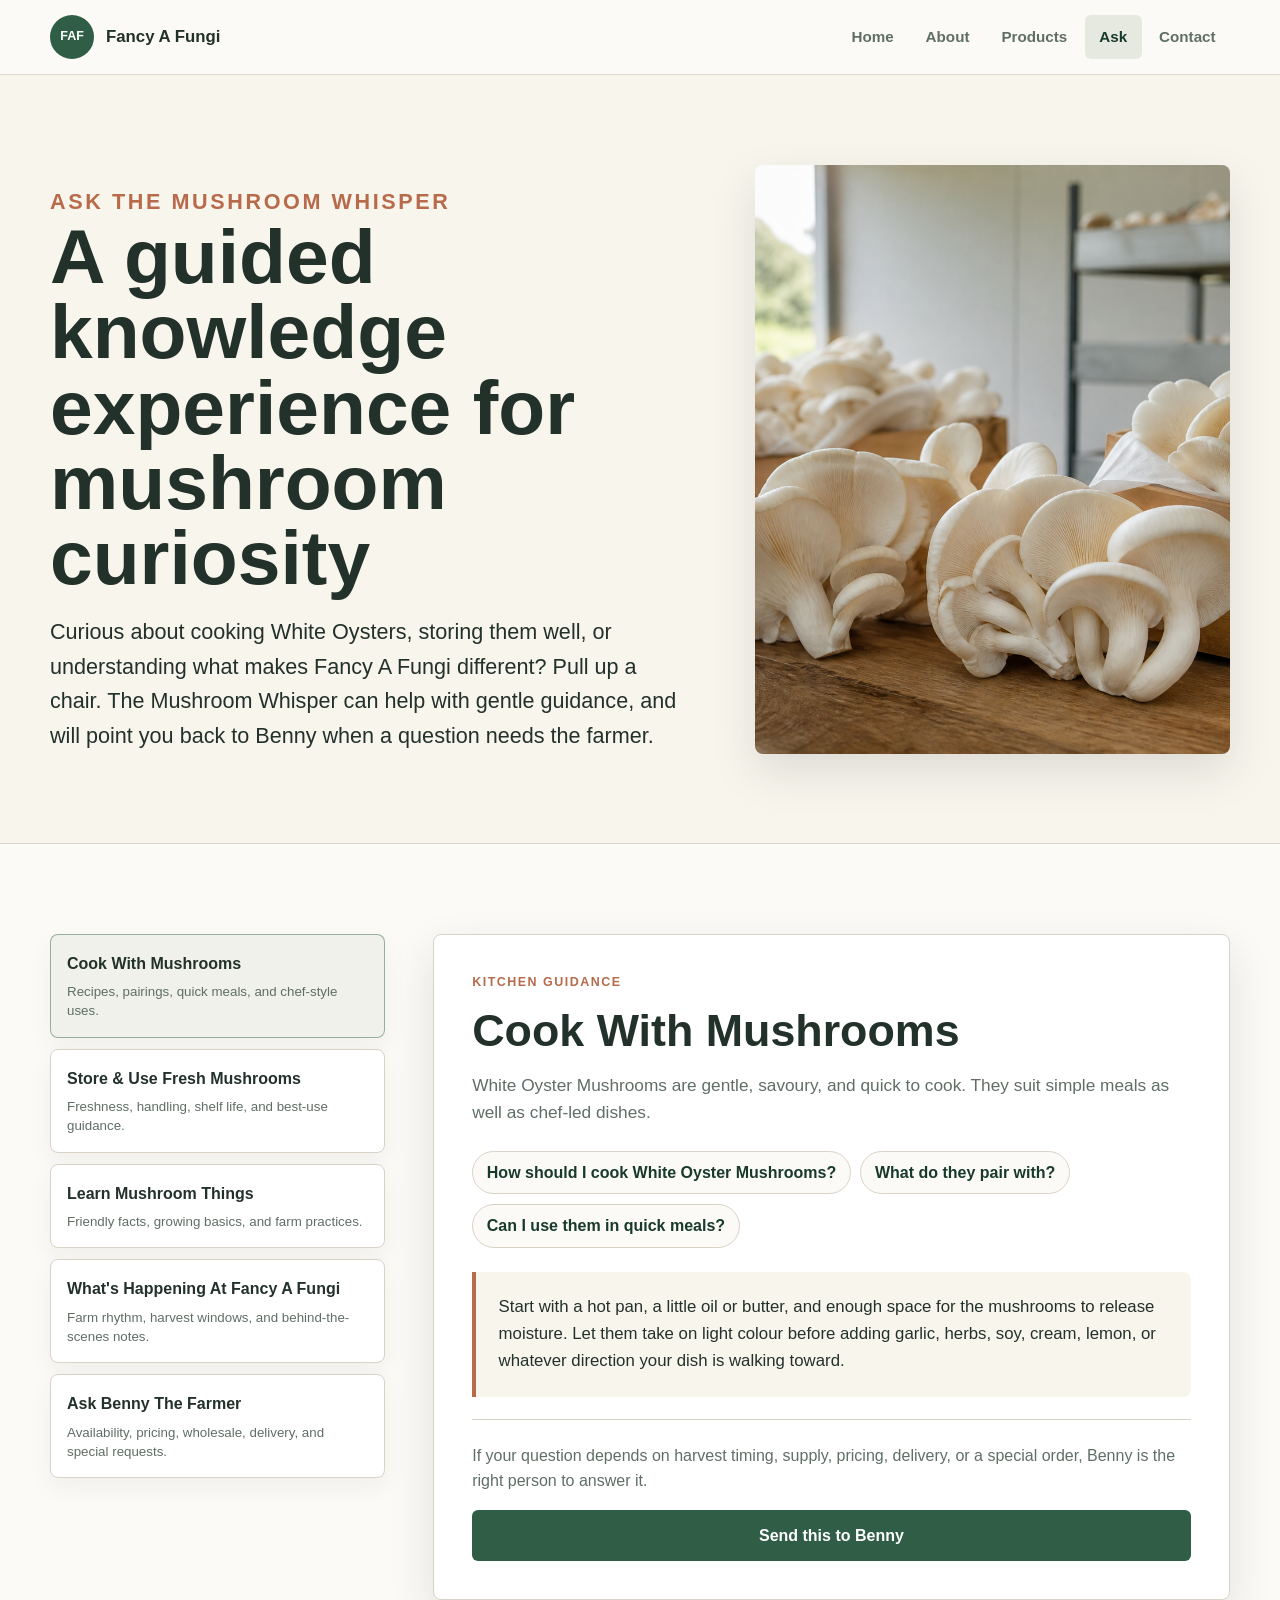
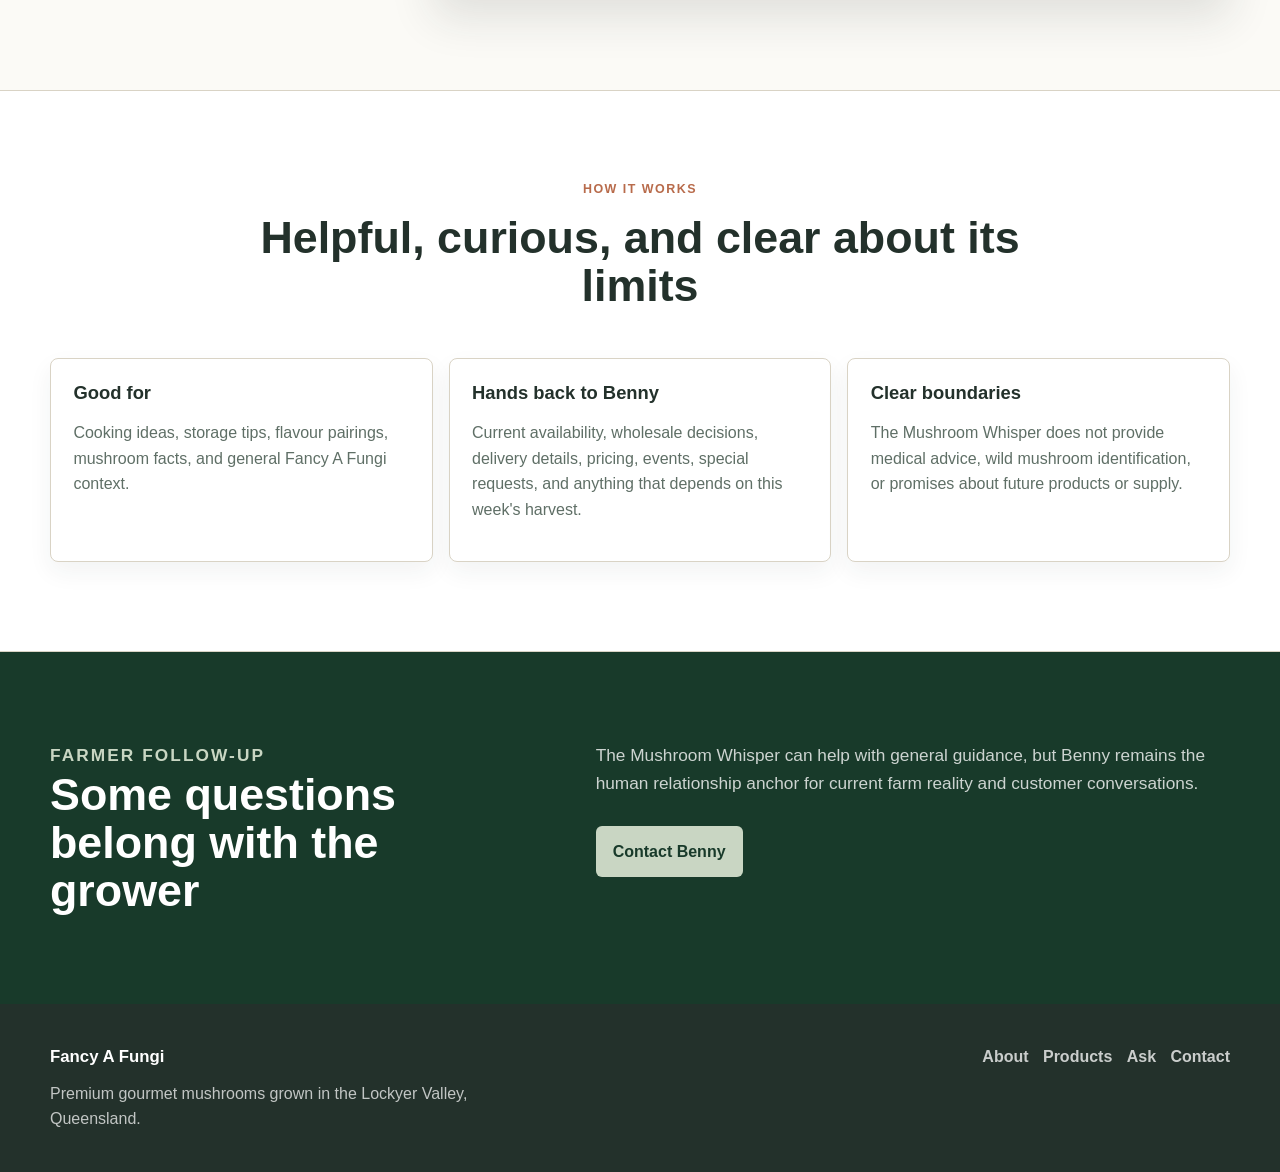
==== ask-the-mushroom-whisper.html @ 11ac46b5 "Add Fancy A Fungi trial website" ====
<!doctype html>
<html lang="en">
  <head>
    <meta charset="utf-8">
    <meta name="viewport" content="width=device-width, initial-scale=1">
    <title>Ask The Mushroom Whisper | Fancy A Fungi</title>
    <meta name="description" content="Ask The Mushroom Whisper is a guided Fancy A Fungi knowledge experience for cooking, storing, learning, and knowing when to contact Benny.">
    <link rel="stylesheet" href="assets/css/styles.css">
  </head>
  <body>
    <a class="skip-link" href="#main">Skip to content</a>
    <header class="site-header">
      <nav class="nav" aria-label="Primary navigation">
        <a class="brand" href="index.html" aria-label="Fancy A Fungi home">
          <span class="brand-mark" aria-hidden="true">FAF</span>
          <span class="brand-name">Fancy A Fungi</span>
        </a>
        <button class="nav-toggle" type="button" aria-expanded="false" aria-controls="nav-menu" data-nav-toggle>
          <span class="nav-toggle-line"></span>
          <span class="sr-only">Menu</span>
        </button>
        <div class="nav-menu" id="nav-menu" data-nav-menu>
          <a class="nav-link" href="index.html">Home</a>
          <a class="nav-link" href="about.html">About</a>
          <a class="nav-link" href="products.html">Products</a>
          <a class="nav-link is-active" href="ask-the-mushroom-whisper.html" aria-current="page">Ask</a>
          <a class="nav-link" href="contact.html">Contact</a>
        </div>
      </nav>
    </header>

    <main id="main">
      <section class="page-hero">
        <div class="container page-hero-grid">
          <div>
            <p class="eyebrow">Ask The Mushroom Whisper</p>
            <h1>A guided knowledge experience for mushroom curiosity</h1>
            <p>Curious about cooking White Oysters, storing them well, or understanding what makes Fancy A Fungi different? Pull up a chair. The Mushroom Whisper can help with gentle guidance, and will point you back to Benny when a question needs the farmer.</p>
          </div>
          <img src="assets/images/white-oyster-hero.png" alt="Fresh white oyster mushrooms in a calm farm setting">
        </div>
      </section>

      <section class="section whisper-experience" aria-labelledby="whisper-title">
        <div class="container whisper-layout">
          <div class="whisper-topic-list" aria-label="Mushroom Whisper topics">
            <button class="whisper-topic is-active" type="button" data-whisper-topic="cook" aria-pressed="true">
              <span>Cook With Mushrooms</span>
              <small>Recipes, pairings, quick meals, and chef-style uses.</small>
            </button>
            <button class="whisper-topic" type="button" data-whisper-topic="store" aria-pressed="false">
              <span>Store &amp; Use Fresh Mushrooms</span>
              <small>Freshness, handling, shelf life, and best-use guidance.</small>
            </button>
            <button class="whisper-topic" type="button" data-whisper-topic="learn" aria-pressed="false">
              <span>Learn Mushroom Things</span>
              <small>Friendly facts, growing basics, and farm practices.</small>
            </button>
            <button class="whisper-topic" type="button" data-whisper-topic="farm" aria-pressed="false">
              <span>What's Happening At Fancy A Fungi</span>
              <small>Farm rhythm, harvest windows, and behind-the-scenes notes.</small>
            </button>
            <button class="whisper-topic" type="button" data-whisper-topic="benny" aria-pressed="false">
              <span>Ask Benny The Farmer</span>
              <small>Availability, pricing, wholesale, delivery, and special requests.</small>
            </button>
          </div>

          <article class="whisper-panel" aria-live="polite">
            <p class="eyebrow" data-whisper-kicker>Kitchen guidance</p>
            <h2 id="whisper-title" data-whisper-title>Cook With Mushrooms</h2>
            <p class="whisper-intro" data-whisper-intro>White Oyster Mushrooms are gentle, savoury, and quick to cook. They suit simple meals as well as chef-led dishes.</p>

            <div class="question-chip-wrap" data-whisper-questions aria-label="Suggested questions"></div>

            <div class="whisper-answer" data-whisper-answer>
              <p>Start with a hot pan, a little oil or butter, and enough space for the mushrooms to release moisture. Let them take on light colour before adding garlic, herbs, soy, cream, lemon, or whatever direction your dish is walking toward.</p>
            </div>

            <div class="whisper-handoff">
              <p>If your question depends on harvest timing, supply, pricing, delivery, or a special order, Benny is the right person to answer it.</p>
              <a class="button button-primary" href="contact.html" data-whisper-contact>Send this to Benny</a>
            </div>
          </article>
        </div>
      </section>

      <section class="section values-band">
        <div class="container">
          <div class="section-heading">
            <p class="eyebrow">How it works</p>
            <h2>Helpful, curious, and clear about its limits</h2>
          </div>
          <div class="boundary-grid">
            <article>
              <h3>Good for</h3>
              <p>Cooking ideas, storage tips, flavour pairings, mushroom facts, and general Fancy A Fungi context.</p>
            </article>
            <article>
              <h3>Hands back to Benny</h3>
              <p>Current availability, wholesale decisions, delivery details, pricing, events, special requests, and anything that depends on this week's harvest.</p>
            </article>
            <article>
              <h3>Clear boundaries</h3>
              <p>The Mushroom Whisper does not provide medical advice, wild mushroom identification, or promises about future products or supply.</p>
            </article>
          </div>
        </div>
      </section>

      <section class="section cta-band">
        <div class="container cta-grid">
          <div>
            <p class="eyebrow">Farmer follow-up</p>
            <h2>Some questions belong with the grower</h2>
          </div>
          <div>
            <p>The Mushroom Whisper can help with general guidance, but Benny remains the human relationship anchor for current farm reality and customer conversations.</p>
            <a class="button button-primary" href="contact.html">Contact Benny</a>
          </div>
        </div>
      </section>
    </main>

    <footer class="site-footer">
      <div class="container footer-grid">
        <div>
          <a class="footer-brand" href="index.html">Fancy A Fungi</a>
          <p>Premium gourmet mushrooms grown in the Lockyer Valley, Queensland.</p>
        </div>
        <div class="footer-links" aria-label="Footer navigation">
          <a href="about.html">About</a>
          <a href="products.html">Products</a>
          <a href="ask-the-mushroom-whisper.html">Ask</a>
          <a href="contact.html">Contact</a>
        </div>
      </div>
    </footer>
    <script src="assets/js/site.js"></script>
  </body>
</html>
---- assets/css/styles.css ----
:root {
  --ink: #23312b;
  --muted: #5f6f66;
  --paper: #f8f5ed;
  --paper-soft: #fbfaf6;
  --white: #ffffff;
  --mushroom: #e9e2d4;
  --leaf: #2f5d46;
  --leaf-deep: #183a2a;
  --sage: #c9d6c3;
  --clay: #b86b4b;
  --line: #d9d3c5;
  --shadow: 0 18px 45px rgba(31, 45, 38, 0.12);
  --radius: 8px;
  --max-width: 1180px;
}

* {
  box-sizing: border-box;
}

html {
  scroll-behavior: smooth;
}

body {
  margin: 0;
  color: var(--ink);
  background: var(--paper-soft);
  font-family: "Segoe UI", Arial, sans-serif;
  line-height: 1.6;
}

img {
  display: block;
  max-width: 100%;
}

a {
  color: inherit;
}

.skip-link {
  position: absolute;
  left: 1rem;
  top: 0.75rem;
  z-index: 30;
  transform: translateY(-150%);
  background: var(--leaf-deep);
  color: var(--white);
  padding: 0.65rem 0.85rem;
  border-radius: 6px;
}

.skip-link:focus {
  transform: translateY(0);
}

.sr-only {
  position: absolute;
  width: 1px;
  height: 1px;
  padding: 0;
  margin: -1px;
  overflow: hidden;
  clip: rect(0, 0, 0, 0);
  white-space: nowrap;
  border: 0;
}

.container {
  width: min(100% - 2rem, var(--max-width));
  margin-inline: auto;
}

.container.narrow {
  width: min(100% - 2rem, 820px);
}

.site-header {
  position: sticky;
  top: 0;
  z-index: 20;
  background: rgba(251, 250, 246, 0.94);
  border-bottom: 1px solid rgba(217, 211, 197, 0.82);
  backdrop-filter: blur(14px);
}

.nav {
  width: min(100% - 2rem, var(--max-width));
  min-height: 74px;
  margin-inline: auto;
  display: flex;
  align-items: center;
  justify-content: space-between;
  gap: 1.5rem;
}

.brand,
.footer-brand {
  text-decoration: none;
}

.brand {
  display: inline-flex;
  align-items: center;
  gap: 0.75rem;
  min-width: 0;
}

.brand-mark {
  display: inline-grid;
  place-items: center;
  width: 44px;
  height: 44px;
  border-radius: 50%;
  background: var(--leaf);
  color: var(--white);
  font-size: 0.78rem;
  font-weight: 800;
}

.brand-name {
  font-size: 1.05rem;
  font-weight: 800;
}

.nav-menu {
  display: flex;
  align-items: center;
  gap: 0.2rem;
}

.nav-link {
  min-height: 44px;
  display: inline-flex;
  align-items: center;
  padding: 0.4rem 0.9rem;
  border-radius: 6px;
  color: var(--muted);
  font-size: 0.95rem;
  font-weight: 700;
  text-decoration: none;
}

.nav-link:hover,
.nav-link:focus,
.nav-link.is-active {
  color: var(--leaf-deep);
  background: rgba(201, 214, 195, 0.45);
}

.nav-toggle {
  display: none;
  width: 44px;
  height: 44px;
  border: 1px solid var(--line);
  border-radius: 6px;
  background: var(--white);
  color: var(--ink);
  cursor: pointer;
}

.nav-toggle-line,
.nav-toggle-line::before,
.nav-toggle-line::after {
  display: block;
  width: 18px;
  height: 2px;
  margin-inline: auto;
  background: currentColor;
  border-radius: 999px;
  content: "";
}

.nav-toggle-line {
  position: relative;
}

.nav-toggle-line::before,
.nav-toggle-line::after {
  position: absolute;
  left: 0;
}

.nav-toggle-line::before {
  top: -6px;
}

.nav-toggle-line::after {
  top: 6px;
}

.hero {
  position: relative;
  min-height: clamp(480px, 72vh, 680px);
  display: grid;
  align-items: center;
  overflow: hidden;
  color: var(--white);
  background: var(--leaf-deep);
}

.hero-image,
.hero-shade {
  position: absolute;
  inset: 0;
  width: 100%;
  height: 100%;
}

.hero-image {
  object-fit: cover;
}

.hero-shade {
  background:
    linear-gradient(90deg, rgba(17, 34, 25, 0.86) 0%, rgba(17, 34, 25, 0.62) 42%, rgba(17, 34, 25, 0.18) 100%),
    linear-gradient(0deg, rgba(17, 34, 25, 0.28), rgba(17, 34, 25, 0.28));
}

.hero-content {
  position: relative;
  width: min(100% - 2rem, var(--max-width));
  margin-inline: auto;
  padding: 4rem 0;
}

.hero-content h1,
.page-hero h1 {
  max-width: 760px;
  margin: 0;
  font-size: clamp(2.35rem, 6vw, 5rem);
  line-height: 0.98;
  letter-spacing: 0;
}

.hero-lead,
.page-hero p {
  max-width: 660px;
  margin: 1.25rem 0 0;
  font-size: clamp(1.08rem, 2vw, 1.35rem);
}

.eyebrow {
  margin: 0 0 0.8rem;
  color: var(--clay);
  font-size: 0.78rem;
  font-weight: 900;
  letter-spacing: 0.12em;
  text-transform: uppercase;
}

.hero .eyebrow {
  color: var(--sage);
}

.hero-actions,
.cta-grid .button {
  margin-top: 1.8rem;
}

.hero-actions {
  display: flex;
  flex-wrap: wrap;
  gap: 0.8rem;
}

.button {
  min-height: 46px;
  display: inline-flex;
  align-items: center;
  justify-content: center;
  border: 1px solid transparent;
  border-radius: 6px;
  padding: 0.72rem 1rem;
  font-weight: 800;
  text-decoration: none;
  cursor: pointer;
}

.button-primary {
  background: var(--leaf);
  color: var(--white);
}

.button-primary:hover,
.button-primary:focus {
  background: var(--leaf-deep);
}

.button-secondary {
  color: var(--white);
  border-color: rgba(255, 255, 255, 0.7);
  background: rgba(255, 255, 255, 0.08);
}

.button-secondary:hover,
.button-secondary:focus {
  background: rgba(255, 255, 255, 0.16);
}

.text-link {
  display: inline-flex;
  margin-top: 1rem;
  color: var(--leaf);
  font-weight: 850;
  text-decoration-thickness: 2px;
  text-underline-offset: 0.28em;
}

.section {
  padding: clamp(3.4rem, 7vw, 6rem) 0;
}

.intro-band,
.growth-note {
  background: var(--paper);
  border-bottom: 1px solid var(--line);
}

.intro-grid,
.cta-grid,
.story-grid {
  display: grid;
  grid-template-columns: minmax(0, 0.85fr) minmax(0, 1.15fr);
  gap: clamp(2rem, 6vw, 5rem);
  align-items: start;
}

.intro-grid p:last-child,
.cta-grid p,
.rich-text p,
.growth-note p {
  margin: 0;
  color: var(--muted);
  font-size: 1.08rem;
}

h2,
h3,
p {
  overflow-wrap: break-word;
}

h2 {
  margin: 0;
  font-size: clamp(1.9rem, 3.5vw, 3.2rem);
  line-height: 1.08;
  letter-spacing: 0;
}

h3 {
  margin: 0;
  font-size: 1.15rem;
  line-height: 1.25;
}

.section-heading {
  max-width: 760px;
  margin: 0 auto clamp(1.8rem, 4vw, 3rem);
  text-align: center;
}

.section-heading.align-left {
  margin-inline: 0;
  text-align: left;
}

.feature-grid {
  display: grid;
  grid-template-columns: repeat(4, minmax(0, 1fr));
  gap: 1rem;
}

.feature-card,
.values-grid article,
.contact-panel {
  border: 1px solid var(--line);
  border-radius: var(--radius);
  background: var(--white);
  box-shadow: 0 10px 24px rgba(35, 49, 43, 0.06);
}

.feature-card {
  min-height: 220px;
  padding: 1.3rem;
}

.feature-card p,
.values-grid p,
.product-copy p,
.product-detail-copy p,
.contact-panel p,
.form-note {
  color: var(--muted);
}

.product-feature {
  background: var(--white);
  border-block: 1px solid var(--line);
}

.whisper-teaser {
  background: var(--paper);
  border-bottom: 1px solid var(--line);
}

.product-feature-grid {
  display: grid;
  grid-template-columns: minmax(0, 1fr) minmax(0, 0.9fr);
  gap: clamp(2rem, 5vw, 4.5rem);
  align-items: center;
}

.product-image-wrap {
  aspect-ratio: 4 / 3;
  overflow: hidden;
  border-radius: var(--radius);
  box-shadow: var(--shadow);
}

.product-image-wrap img,
.product-detail-card > img,
.page-hero img {
  width: 100%;
  height: 100%;
  object-fit: cover;
}

.product-copy p {
  font-size: 1.06rem;
}

.clean-list {
  margin: 1.2rem 0 0;
  padding: 0;
  list-style: none;
}

.clean-list li {
  position: relative;
  padding-left: 1.45rem;
  margin: 0.55rem 0;
  color: var(--ink);
  font-weight: 700;
}

.clean-list li::before {
  position: absolute;
  left: 0;
  top: 0.62em;
  width: 8px;
  height: 8px;
  border-radius: 50%;
  background: var(--clay);
  content: "";
}

.cta-band {
  background: var(--leaf-deep);
  color: var(--white);
}

.cta-band .eyebrow {
  color: var(--sage);
}

.cta-band p {
  color: rgba(255, 255, 255, 0.78);
}

.cta-band .button-primary {
  background: var(--sage);
  color: var(--leaf-deep);
}

.cta-band .button-primary:hover,
.cta-band .button-primary:focus {
  background: var(--white);
}

.page-hero {
  padding: clamp(3.5rem, 7vw, 6rem) 0;
  background: var(--paper);
  border-bottom: 1px solid var(--line);
}

.page-hero-grid {
  display: grid;
  grid-template-columns: minmax(0, 1fr) minmax(280px, 0.74fr);
  gap: clamp(2rem, 5vw, 4rem);
  align-items: center;
}

.page-hero img {
  aspect-ratio: 4 / 3;
  border-radius: var(--radius);
  box-shadow: var(--shadow);
}

.simple-page-hero {
  text-align: center;
}

.simple-page-hero h1,
.simple-page-hero p {
  margin-inline: auto;
}

.rich-text {
  display: grid;
  gap: 1rem;
}

.values-band {
  background: var(--white);
  border-block: 1px solid var(--line);
}

.values-grid {
  display: grid;
  grid-template-columns: repeat(3, minmax(0, 1fr));
  gap: 1rem;
}

.values-grid article,
.boundary-grid article {
  padding: 1.4rem;
}

.value-number {
  display: block;
  margin-bottom: 1rem;
  color: var(--clay);
  font-weight: 900;
}

.whisper-experience {
  background: var(--paper-soft);
}

.whisper-layout {
  display: grid;
  grid-template-columns: minmax(260px, 0.42fr) minmax(0, 1fr);
  gap: clamp(1.3rem, 4vw, 3rem);
  align-items: start;
}

.whisper-topic-list {
  display: grid;
  gap: 0.7rem;
}

.whisper-topic {
  width: 100%;
  display: grid;
  gap: 0.35rem;
  border: 1px solid var(--line);
  border-radius: var(--radius);
  padding: 1rem;
  color: var(--ink);
  background: var(--white);
  box-shadow: 0 10px 24px rgba(35, 49, 43, 0.05);
  font: inherit;
  text-align: left;
  cursor: pointer;
}

.whisper-topic span {
  font-weight: 900;
}

.whisper-topic small {
  color: var(--muted);
  line-height: 1.45;
}

.whisper-topic:hover,
.whisper-topic:focus,
.whisper-topic.is-active {
  border-color: rgba(47, 93, 70, 0.45);
  background: rgba(201, 214, 195, 0.24);
}

.whisper-topic:focus {
  outline: 3px solid rgba(184, 107, 75, 0.32);
  outline-offset: 2px;
}

.whisper-panel {
  min-height: 620px;
  border: 1px solid var(--line);
  border-radius: var(--radius);
  padding: clamp(1.2rem, 4vw, 2.4rem);
  background: var(--white);
  box-shadow: var(--shadow);
}

.whisper-intro {
  max-width: 720px;
  color: var(--muted);
  font-size: 1.08rem;
}

.question-chip-wrap {
  display: flex;
  flex-wrap: wrap;
  gap: 0.6rem;
  margin: 1.5rem 0;
}

.question-chip {
  min-height: 42px;
  border: 1px solid var(--line);
  border-radius: 999px;
  padding: 0.5rem 0.85rem;
  color: var(--leaf-deep);
  background: var(--paper-soft);
  font: inherit;
  font-weight: 800;
  cursor: pointer;
}

.question-chip:hover,
.question-chip:focus,
.question-chip.is-active {
  border-color: var(--leaf);
  background: var(--leaf);
  color: var(--white);
}

.question-chip:focus {
  outline: 3px solid rgba(184, 107, 75, 0.32);
  outline-offset: 2px;
}

.whisper-answer {
  display: grid;
  gap: 1rem;
  margin-top: 1rem;
  padding: clamp(1rem, 3vw, 1.4rem);
  border-left: 4px solid var(--clay);
  border-radius: 0 var(--radius) var(--radius) 0;
  background: var(--paper);
}

.whisper-answer p {
  margin: 0;
  color: var(--ink);
  font-size: 1.05rem;
}

.whisper-handoff {
  display: grid;
  gap: 1rem;
  margin-top: 1.4rem;
  padding-top: 1.4rem;
  border-top: 1px solid var(--line);
}

.whisper-handoff p {
  margin: 0;
  color: var(--muted);
}

.boundary-grid {
  display: grid;
  grid-template-columns: repeat(3, minmax(0, 1fr));
  gap: 1rem;
}

.boundary-grid article {
  border: 1px solid var(--line);
  border-radius: var(--radius);
  background: var(--white);
  box-shadow: 0 10px 24px rgba(35, 49, 43, 0.06);
}

.boundary-grid p {
  color: var(--muted);
}

.product-detail-grid {
  display: grid;
}

.product-detail-card {
  display: grid;
  grid-template-columns: minmax(0, 0.95fr) minmax(0, 1.05fr);
  overflow: hidden;
  border: 1px solid var(--line);
  border-radius: var(--radius);
  background: var(--white);
  box-shadow: var(--shadow);
}

.product-detail-card > img {
  min-height: 100%;
  aspect-ratio: 4 / 3;
}

.product-detail-copy {
  padding: clamp(1.5rem, 4vw, 3rem);
}

.product-specs {
  display: grid;
  gap: 0;
  margin: 1.4rem 0 1.7rem;
  border-block: 1px solid var(--line);
}

.product-specs div {
  display: grid;
  grid-template-columns: minmax(120px, 0.42fr) minmax(0, 1fr);
  gap: 1rem;
  padding: 0.9rem 0;
  border-bottom: 1px solid var(--line);
}

.product-specs div:last-child {
  border-bottom: 0;
}

.product-specs dt {
  color: var(--muted);
  font-weight: 800;
}

.product-specs dd {
  margin: 0;
}

.contact-grid {
  display: grid;
  grid-template-columns: minmax(0, 1.15fr) minmax(280px, 0.85fr);
  gap: clamp(1.5rem, 4vw, 3rem);
  align-items: start;
}

.contact-form {
  display: grid;
  gap: 1rem;
  padding: clamp(1.2rem, 4vw, 2rem);
  border: 1px solid var(--line);
  border-radius: var(--radius);
  background: var(--white);
  box-shadow: 0 10px 24px rgba(35, 49, 43, 0.06);
}

.form-row {
  display: grid;
  gap: 0.45rem;
}

.two-columns {
  grid-template-columns: repeat(2, minmax(0, 1fr));
  gap: 1rem;
}

label {
  font-weight: 800;
}

input,
select,
textarea {
  width: 100%;
  min-height: 46px;
  border: 1px solid var(--line);
  border-radius: 6px;
  padding: 0.72rem 0.8rem;
  color: var(--ink);
  background: var(--paper-soft);
  font: inherit;
}

textarea {
  min-height: 150px;
  resize: vertical;
}

input:focus,
select:focus,
textarea:focus,
.button:focus,
.text-link:focus {
  outline: 3px solid rgba(184, 107, 75, 0.32);
  outline-offset: 2px;
}

.form-note {
  margin: 0;
  font-size: 0.94rem;
}

.contact-panel {
  padding: clamp(1.2rem, 4vw, 2rem);
}

.contact-list {
  display: grid;
  gap: 1rem;
  margin-top: 1.4rem;
}

.contact-list div {
  padding-top: 1rem;
  border-top: 1px solid var(--line);
}

.contact-list span {
  display: block;
  margin-bottom: 0.25rem;
  color: var(--muted);
  font-size: 0.82rem;
  font-weight: 900;
  text-transform: uppercase;
}

.contact-list a {
  color: var(--leaf);
  font-weight: 800;
  overflow-wrap: anywhere;
}

.contact-list p {
  margin: 0;
}

.site-footer {
  padding: 2.5rem 0;
  background: var(--ink);
  color: var(--white);
}

.footer-grid {
  display: flex;
  justify-content: space-between;
  gap: 2rem;
}

.footer-brand {
  font-size: 1.05rem;
  font-weight: 900;
}

.site-footer p {
  max-width: 420px;
  margin: 0.6rem 0 0;
  color: rgba(255, 255, 255, 0.72);
}

.footer-links {
  display: flex;
  flex-wrap: wrap;
  gap: 0.9rem;
  align-items: start;
}

.footer-links a {
  color: rgba(255, 255, 255, 0.76);
  font-weight: 750;
  text-decoration: none;
}

.footer-links a:hover,
.footer-links a:focus {
  color: var(--white);
}

@media (max-width: 920px) {
  .feature-grid,
  .values-grid,
  .boundary-grid {
    grid-template-columns: repeat(2, minmax(0, 1fr));
  }

  .intro-grid,
  .cta-grid,
  .story-grid,
  .product-feature-grid,
  .page-hero-grid,
  .product-detail-card,
  .contact-grid,
  .whisper-layout {
    grid-template-columns: 1fr;
  }

  .whisper-panel {
    min-height: auto;
  }

  .product-detail-card > img {
    max-height: 420px;
  }
}

@media (max-width: 720px) {
  .nav {
    min-height: 66px;
  }

  .brand-mark {
    width: 40px;
    height: 40px;
  }

  .brand-name {
    font-size: 1rem;
  }

  .nav-toggle {
    display: inline-grid;
    place-items: center;
  }

  .nav-menu {
    position: absolute;
    left: 1rem;
    right: 1rem;
    top: calc(100% + 0.5rem);
    display: none;
    flex-direction: column;
    align-items: stretch;
    gap: 0.15rem;
    padding: 0.5rem;
    border: 1px solid var(--line);
    border-radius: var(--radius);
    background: var(--white);
    box-shadow: var(--shadow);
  }

  .nav-menu.is-open {
    display: flex;
  }

  .nav-link {
    justify-content: center;
  }

  .hero {
    min-height: min(610px, calc(100vh - 60px));
  }

  .hero-content {
    padding: 3rem 0;
  }

  .hero-shade {
    background:
      linear-gradient(0deg, rgba(17, 34, 25, 0.78), rgba(17, 34, 25, 0.48)),
      linear-gradient(90deg, rgba(17, 34, 25, 0.72), rgba(17, 34, 25, 0.24));
  }

  .hero-actions,
  .button {
    width: 100%;
  }

  .two-columns,
  .feature-grid,
  .values-grid,
  .boundary-grid,
  .product-specs div,
  .footer-grid {
    grid-template-columns: 1fr;
  }

  .question-chip {
    width: 100%;
    border-radius: 6px;
    text-align: left;
  }

  .footer-grid,
  .footer-links {
    flex-direction: column;
  }
}

@media (prefers-reduced-motion: reduce) {
  html {
    scroll-behavior: auto;
  }
}
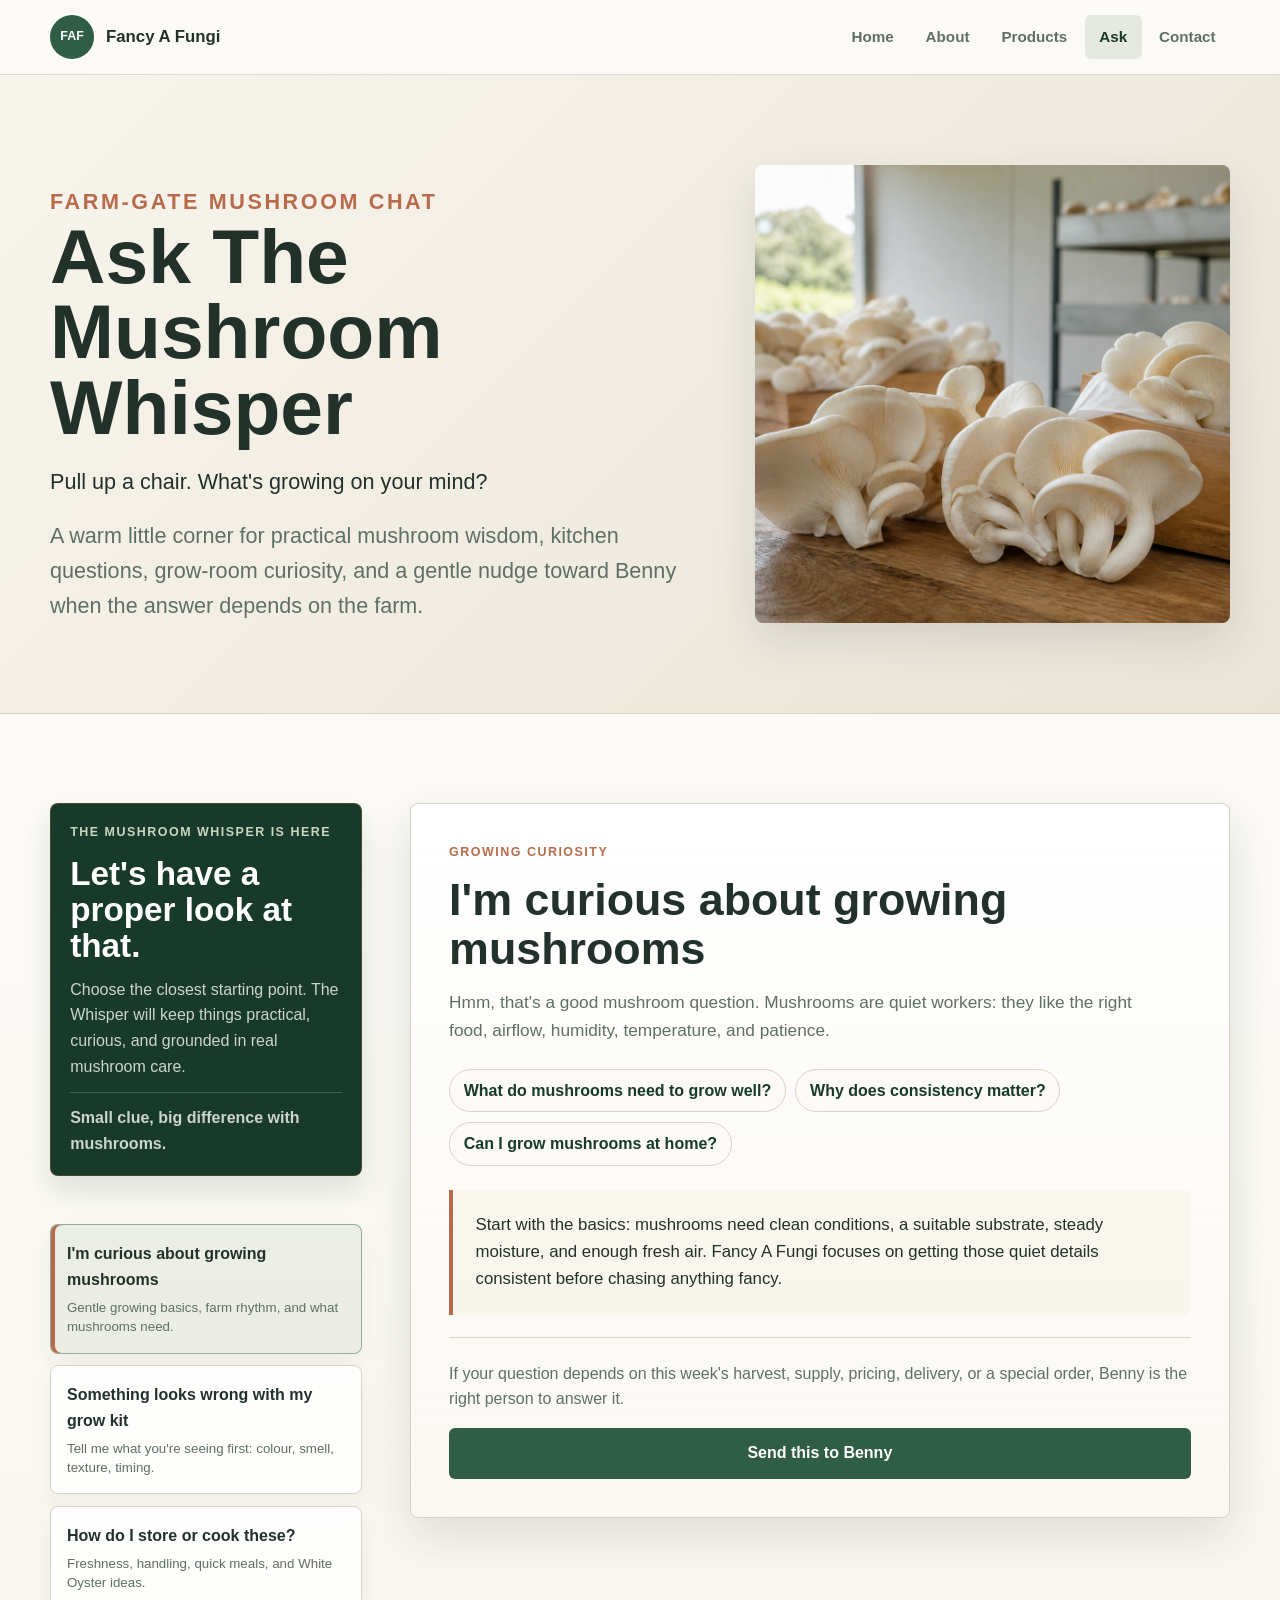
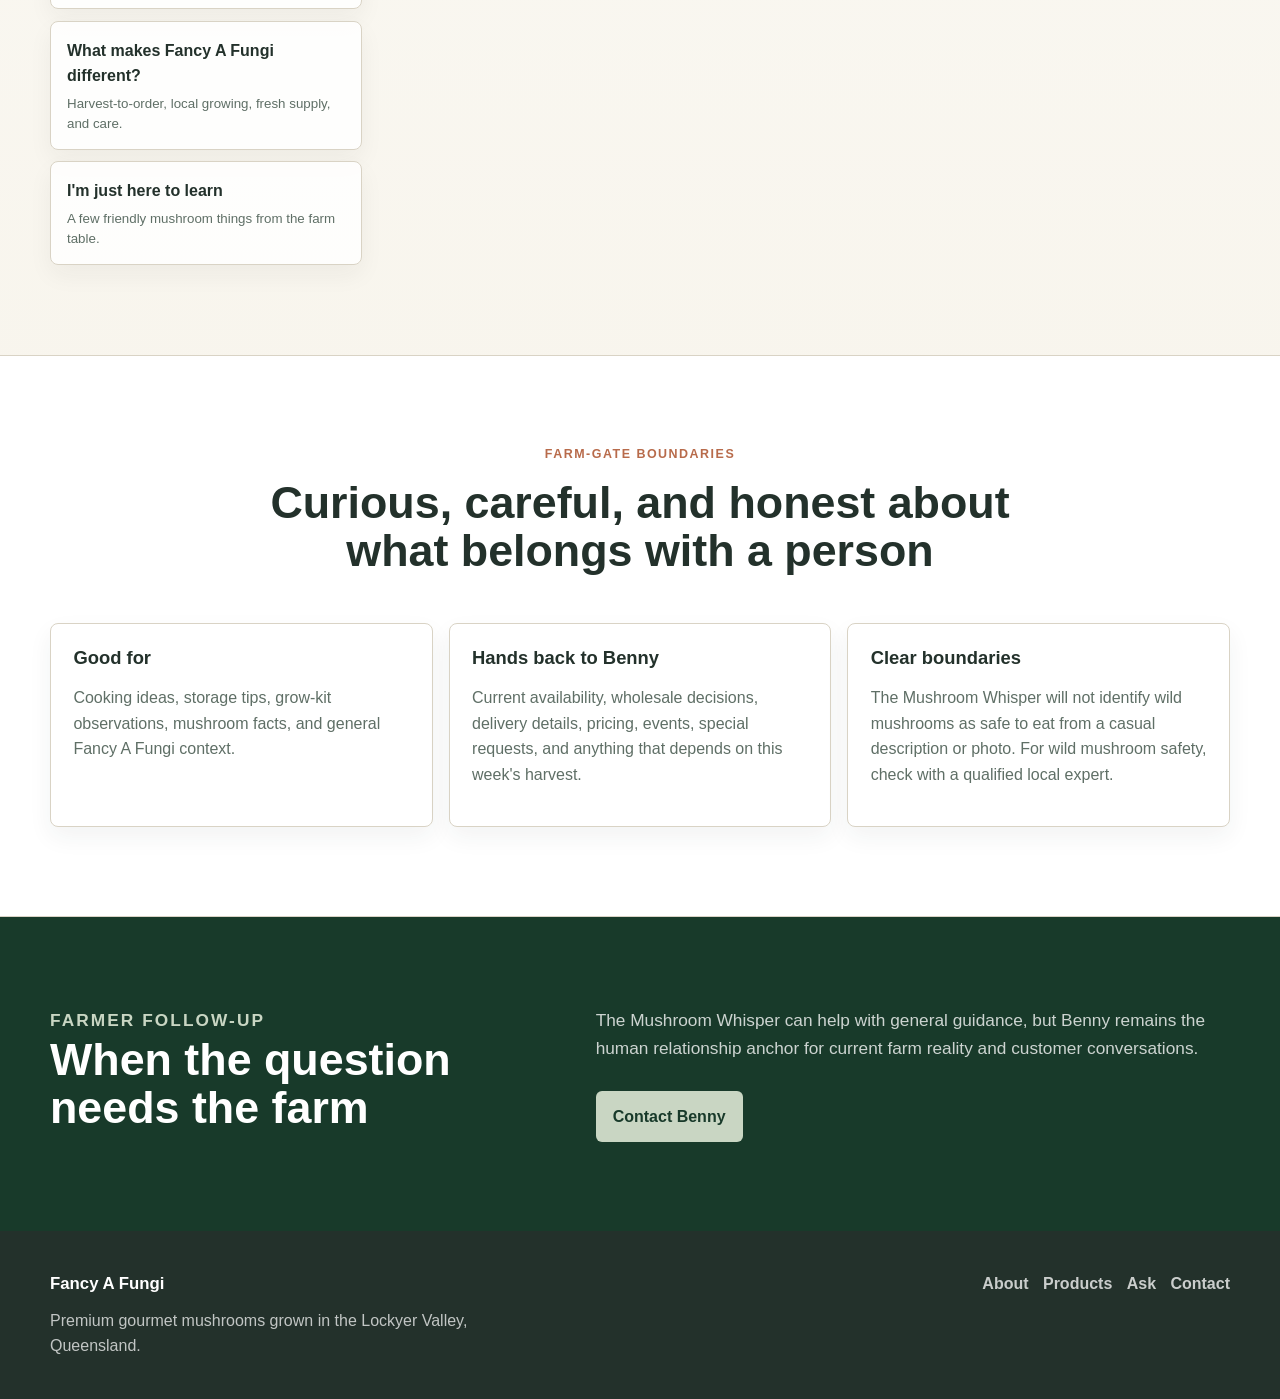
==== commit 00443f4a: "warm farm-gate chat" ====
--- a/ask-the-mushroom-whisper.html
+++ b/ask-the-mushroom-whisper.html
@@ -4,7 +4,7 @@
     <meta charset="utf-8">
     <meta name="viewport" content="width=device-width, initial-scale=1">
     <title>Ask The Mushroom Whisper | Fancy A Fungi</title>
-    <meta name="description" content="Ask The Mushroom Whisper is a guided Fancy A Fungi knowledge experience for cooking, storing, learning, and knowing when to contact Benny.">
+    <meta name="description" content="Ask The Mushroom Whisper is a warm Fancy A Fungi farm-gate conversation space for mushroom curiosity, cooking, growing basics, and safe handoffs to Benny.">
     <link rel="stylesheet" href="assets/css/styles.css">
   </head>
   <body>
@@ -30,12 +30,13 @@
     </header>
 
     <main id="main">
-      <section class="page-hero">
+      <section class="page-hero ask-hero">
         <div class="container page-hero-grid">
           <div>
-            <p class="eyebrow">Ask The Mushroom Whisper</p>
-            <h1>A guided knowledge experience for mushroom curiosity</h1>
-            <p>Curious about cooking White Oysters, storing them well, or understanding what makes Fancy A Fungi different? Pull up a chair. The Mushroom Whisper can help with gentle guidance, and will point you back to Benny when a question needs the farmer.</p>
+            <p class="eyebrow">Farm-gate mushroom chat</p>
+            <h1>Ask The Mushroom Whisper</h1>
+            <p class="hero-lead">Pull up a chair. What's growing on your mind?</p>
+            <p class="ask-hero-note">A warm little corner for practical mushroom wisdom, kitchen questions, grow-room curiosity, and a gentle nudge toward Benny when the answer depends on the farm.</p>
           </div>
           <img src="assets/images/white-oyster-hero.png" alt="Fresh white oyster mushrooms in a calm farm setting">
         </div>
@@ -43,42 +44,49 @@
 
       <section class="section whisper-experience" aria-labelledby="whisper-title">
         <div class="container whisper-layout">
+          <aside class="whisper-guide-card" aria-label="The Mushroom Whisper welcome">
+            <p class="eyebrow">The Mushroom Whisper is here</p>
+            <h2>Let's have a proper look at that.</h2>
+            <p>Choose the closest starting point. The Whisper will keep things practical, curious, and grounded in real mushroom care.</p>
+            <p class="whisper-guide-note">Small clue, big difference with mushrooms.</p>
+          </aside>
+
           <div class="whisper-topic-list" aria-label="Mushroom Whisper topics">
-            <button class="whisper-topic is-active" type="button" data-whisper-topic="cook" aria-pressed="true">
-              <span>Cook With Mushrooms</span>
-              <small>Recipes, pairings, quick meals, and chef-style uses.</small>
+            <button class="whisper-topic is-active" type="button" data-whisper-topic="grow" aria-pressed="true">
+              <span>I'm curious about growing mushrooms</span>
+              <small>Gentle growing basics, farm rhythm, and what mushrooms need.</small>
             </button>
-            <button class="whisper-topic" type="button" data-whisper-topic="store" aria-pressed="false">
-              <span>Store &amp; Use Fresh Mushrooms</span>
-              <small>Freshness, handling, shelf life, and best-use guidance.</small>
+            <button class="whisper-topic" type="button" data-whisper-topic="kit" aria-pressed="false">
+              <span>Something looks wrong with my grow kit</span>
+              <small>Tell me what you're seeing first: colour, smell, texture, timing.</small>
+            </button>
+            <button class="whisper-topic" type="button" data-whisper-topic="cook" aria-pressed="false">
+              <span>How do I store or cook these?</span>
+              <small>Freshness, handling, quick meals, and White Oyster ideas.</small>
+            </button>
+            <button class="whisper-topic" type="button" data-whisper-topic="difference" aria-pressed="false">
+              <span>What makes Fancy A Fungi different?</span>
+              <small>Harvest-to-order, local growing, fresh supply, and care.</small>
             </button>
             <button class="whisper-topic" type="button" data-whisper-topic="learn" aria-pressed="false">
-              <span>Learn Mushroom Things</span>
-              <small>Friendly facts, growing basics, and farm practices.</small>
-            </button>
-            <button class="whisper-topic" type="button" data-whisper-topic="farm" aria-pressed="false">
-              <span>What's Happening At Fancy A Fungi</span>
-              <small>Farm rhythm, harvest windows, and behind-the-scenes notes.</small>
-            </button>
-            <button class="whisper-topic" type="button" data-whisper-topic="benny" aria-pressed="false">
-              <span>Ask Benny The Farmer</span>
-              <small>Availability, pricing, wholesale, delivery, and special requests.</small>
+              <span>I'm just here to learn</span>
+              <small>A few friendly mushroom things from the farm table.</small>
             </button>
           </div>
 
           <article class="whisper-panel" aria-live="polite">
-            <p class="eyebrow" data-whisper-kicker>Kitchen guidance</p>
-            <h2 id="whisper-title" data-whisper-title>Cook With Mushrooms</h2>
-            <p class="whisper-intro" data-whisper-intro>White Oyster Mushrooms are gentle, savoury, and quick to cook. They suit simple meals as well as chef-led dishes.</p>
+            <p class="eyebrow" data-whisper-kicker>Growing curiosity</p>
+            <h2 id="whisper-title" data-whisper-title>I'm curious about growing mushrooms</h2>
+            <p class="whisper-intro" data-whisper-intro>Hmm, that's a good mushroom question. Mushrooms are quiet workers: they like the right food, airflow, humidity, temperature, and patience.</p>
 
             <div class="question-chip-wrap" data-whisper-questions aria-label="Suggested questions"></div>
 
             <div class="whisper-answer" data-whisper-answer>
-              <p>Start with a hot pan, a little oil or butter, and enough space for the mushrooms to release moisture. Let them take on light colour before adding garlic, herbs, soy, cream, lemon, or whatever direction your dish is walking toward.</p>
+              <p>Start with the basics: mushrooms need clean conditions, a suitable substrate, steady moisture, and enough fresh air. Fancy A Fungi focuses on getting those quiet details consistent before chasing anything fancy.</p>
             </div>
 
             <div class="whisper-handoff">
-              <p>If your question depends on harvest timing, supply, pricing, delivery, or a special order, Benny is the right person to answer it.</p>
+              <p>If your question depends on this week's harvest, supply, pricing, delivery, or a special order, Benny is the right person to answer it.</p>
               <a class="button button-primary" href="contact.html" data-whisper-contact>Send this to Benny</a>
             </div>
           </article>
@@ -88,13 +96,13 @@
       <section class="section values-band">
         <div class="container">
           <div class="section-heading">
-            <p class="eyebrow">How it works</p>
-            <h2>Helpful, curious, and clear about its limits</h2>
+            <p class="eyebrow">Farm-gate boundaries</p>
+            <h2>Curious, careful, and honest about what belongs with a person</h2>
           </div>
           <div class="boundary-grid">
             <article>
               <h3>Good for</h3>
-              <p>Cooking ideas, storage tips, flavour pairings, mushroom facts, and general Fancy A Fungi context.</p>
+              <p>Cooking ideas, storage tips, grow-kit observations, mushroom facts, and general Fancy A Fungi context.</p>
             </article>
             <article>
               <h3>Hands back to Benny</h3>
@@ -102,7 +110,7 @@
             </article>
             <article>
               <h3>Clear boundaries</h3>
-              <p>The Mushroom Whisper does not provide medical advice, wild mushroom identification, or promises about future products or supply.</p>
+              <p>The Mushroom Whisper will not identify wild mushrooms as safe to eat from a casual description or photo. For wild mushroom safety, check with a qualified local expert.</p>
             </article>
           </div>
         </div>
@@ -112,7 +120,7 @@
         <div class="container cta-grid">
           <div>
             <p class="eyebrow">Farmer follow-up</p>
-            <h2>Some questions belong with the grower</h2>
+            <h2>When the question needs the farm</h2>
           </div>
           <div>
             <p>The Mushroom Whisper can help with general guidance, but Benny remains the human relationship anchor for current farm reality and customer conversations.</p>
--- a/assets/css/styles.css
+++ b/assets/css/styles.css
@@ -486,6 +486,19 @@
   border-bottom: 1px solid var(--line);
 }
 
+.ask-hero {
+  background:
+    linear-gradient(135deg, rgba(248, 245, 237, 0.98), rgba(233, 226, 212, 0.92)),
+    var(--paper);
+}
+
+.ask-hero-note {
+  max-width: 600px;
+  margin-top: 1rem;
+  color: var(--muted);
+  font-size: 1.04rem;
+}
+
 .page-hero-grid {
   display: grid;
   grid-template-columns: minmax(0, 1fr) minmax(280px, 0.74fr);
@@ -537,18 +550,54 @@
 }
 
 .whisper-experience {
-  background: var(--paper-soft);
+  background:
+    linear-gradient(180deg, rgba(251, 250, 246, 0.7), rgba(248, 245, 237, 0.96)),
+    var(--paper-soft);
 }
 
 .whisper-layout {
   display: grid;
-  grid-template-columns: minmax(260px, 0.42fr) minmax(0, 1fr);
+  grid-template-columns: minmax(260px, 0.38fr) minmax(0, 1fr);
   gap: clamp(1.3rem, 4vw, 3rem);
   align-items: start;
 }
 
+.whisper-guide-card {
+  display: grid;
+  gap: 0.8rem;
+  grid-column: 1;
+  padding: 1.2rem;
+  border: 1px solid rgba(184, 107, 75, 0.28);
+  border-radius: var(--radius);
+  background: var(--leaf-deep);
+  color: var(--white);
+  box-shadow: 0 14px 28px rgba(35, 49, 43, 0.12);
+}
+
+.whisper-guide-card .eyebrow {
+  margin-bottom: 0;
+  color: var(--sage);
+}
+
+.whisper-guide-card h2 {
+  font-size: clamp(1.45rem, 2.6vw, 2.1rem);
+}
+
+.whisper-guide-card p {
+  margin: 0;
+  color: rgba(255, 255, 255, 0.78);
+}
+
+.whisper-guide-note {
+  padding-top: 0.75rem;
+  border-top: 1px solid rgba(255, 255, 255, 0.2);
+  color: var(--mushroom);
+  font-weight: 800;
+}
+
 .whisper-topic-list {
   display: grid;
+  grid-column: 1;
   gap: 0.7rem;
 }
 
@@ -560,7 +609,7 @@
   border-radius: var(--radius);
   padding: 1rem;
   color: var(--ink);
-  background: var(--white);
+  background: rgba(255, 255, 255, 0.86);
   box-shadow: 0 10px 24px rgba(35, 49, 43, 0.05);
   font: inherit;
   text-align: left;
@@ -580,7 +629,11 @@
 .whisper-topic:focus,
 .whisper-topic.is-active {
   border-color: rgba(47, 93, 70, 0.45);
-  background: rgba(201, 214, 195, 0.24);
+  background: rgba(201, 214, 195, 0.3);
+}
+
+.whisper-topic.is-active {
+  box-shadow: inset 4px 0 0 var(--clay), 0 10px 24px rgba(35, 49, 43, 0.06);
 }
 
 .whisper-topic:focus {
@@ -589,11 +642,15 @@
 }
 
 .whisper-panel {
+  grid-column: 2;
+  grid-row: 1 / span 2;
   min-height: 620px;
   border: 1px solid var(--line);
   border-radius: var(--radius);
   padding: clamp(1.2rem, 4vw, 2.4rem);
-  background: var(--white);
+  background:
+    linear-gradient(180deg, rgba(255, 255, 255, 0.9), rgba(248, 245, 237, 0.72)),
+    var(--white);
   box-shadow: var(--shadow);
 }
 
@@ -642,7 +699,7 @@
   padding: clamp(1rem, 3vw, 1.4rem);
   border-left: 4px solid var(--clay);
   border-radius: 0 var(--radius) var(--radius) 0;
-  background: var(--paper);
+  background: rgba(248, 245, 237, 0.9);
 }
 
 .whisper-answer p {
@@ -886,6 +943,13 @@
   .contact-grid,
   .whisper-layout {
     grid-template-columns: 1fr;
+  }
+
+  .whisper-guide-card,
+  .whisper-topic-list,
+  .whisper-panel {
+    grid-column: auto;
+    grid-row: auto;
   }
 
   .whisper-panel {
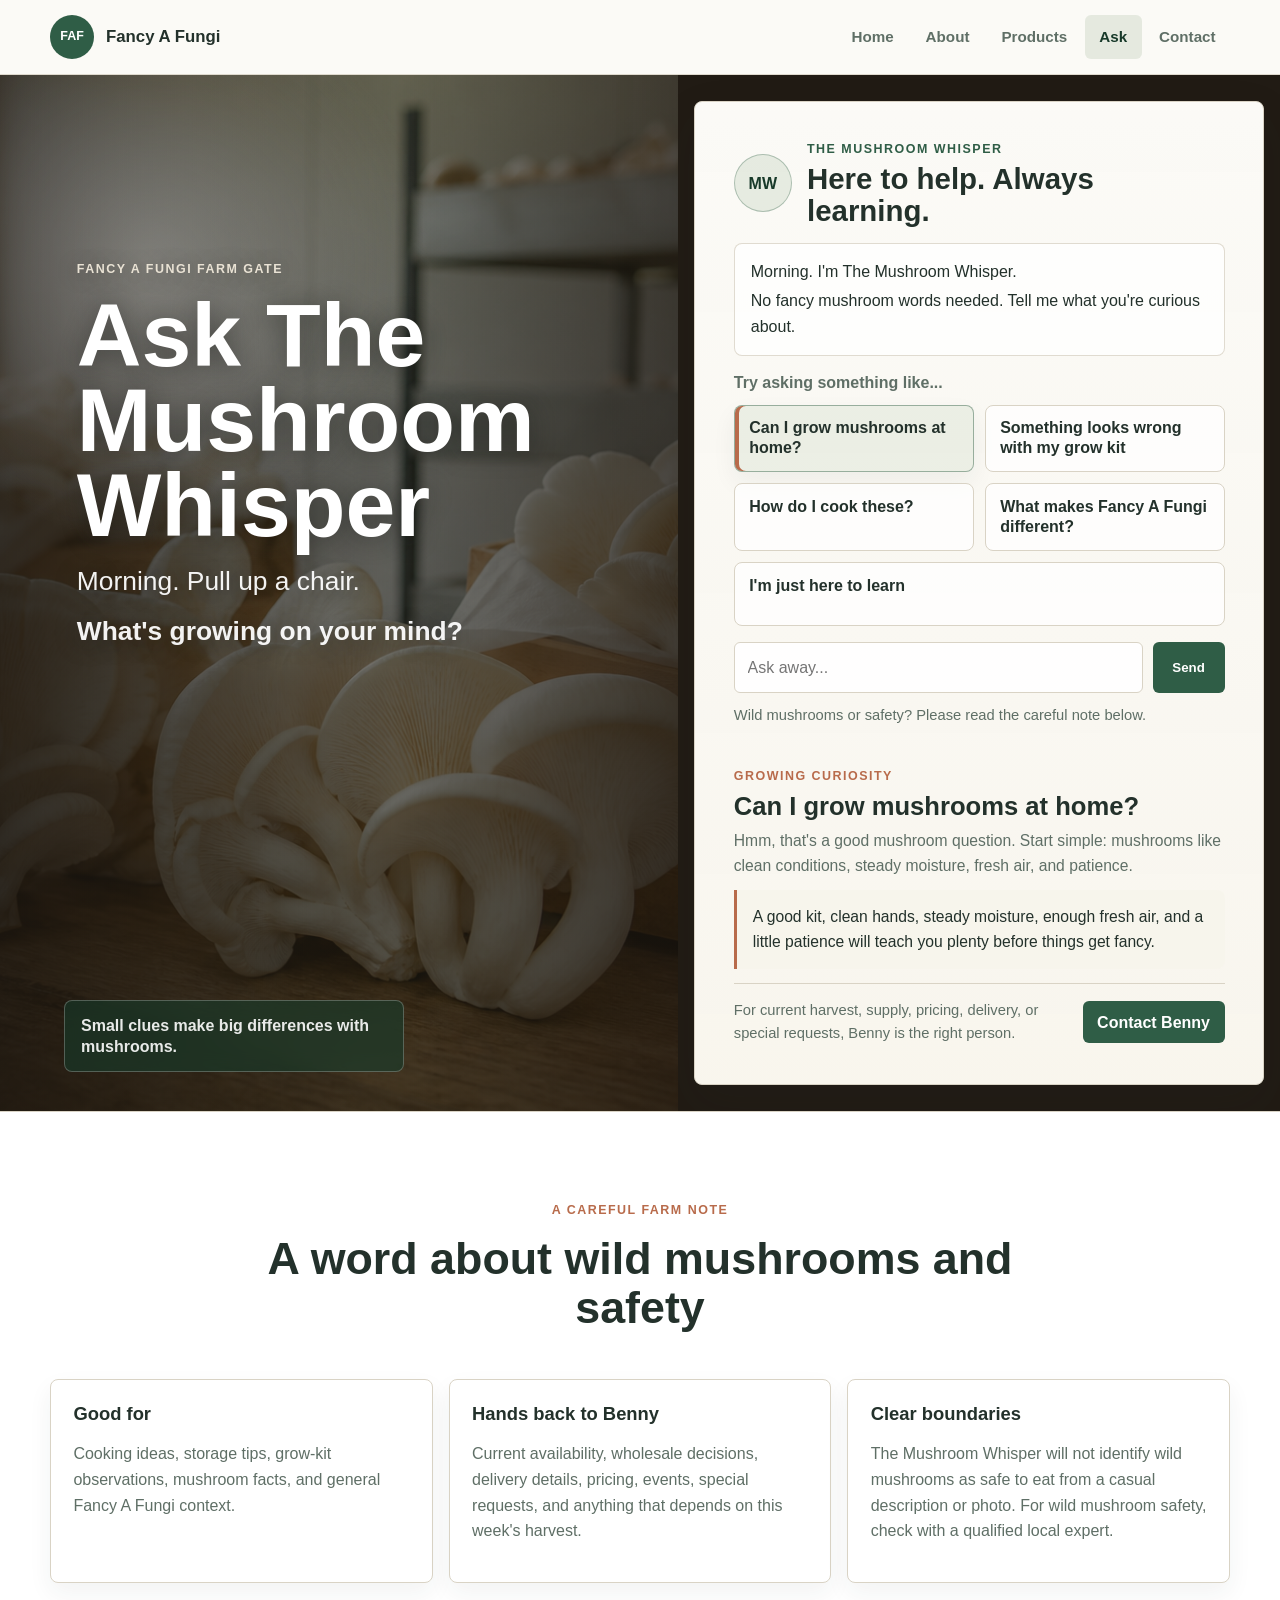
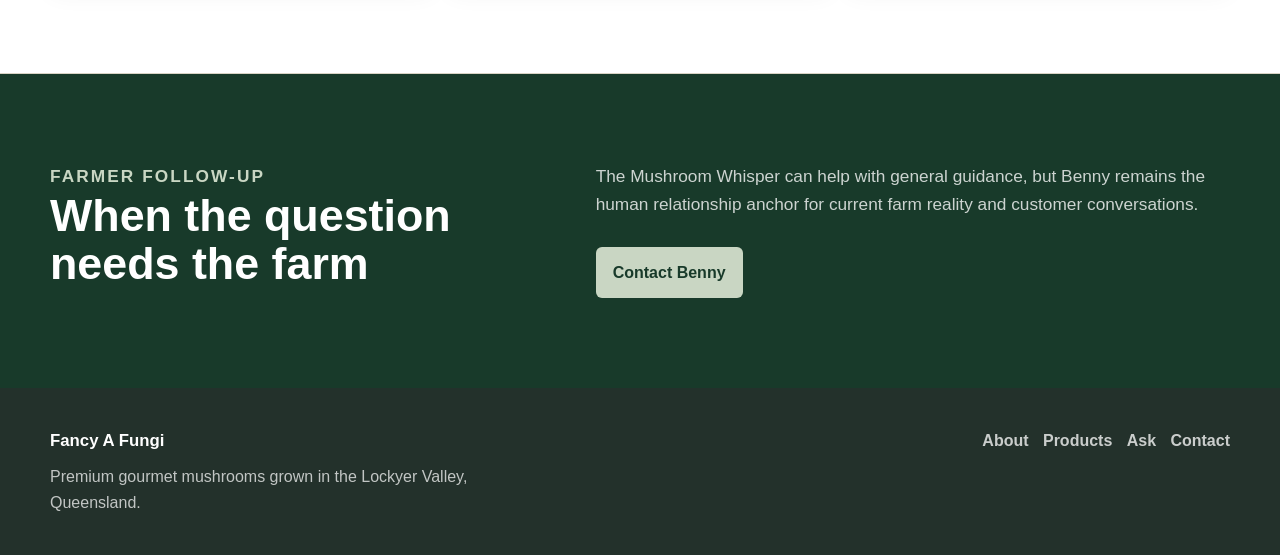
==== commit 7bfe0653: "“arriving at the farm” first pass" ====
--- a/ask-the-mushroom-whisper.html
+++ b/ask-the-mushroom-whisper.html
@@ -30,74 +30,84 @@
     </header>
 
     <main id="main">
-      <section class="page-hero ask-hero">
-        <div class="container page-hero-grid">
-          <div>
-            <p class="eyebrow">Farm-gate mushroom chat</p>
-            <h1>Ask The Mushroom Whisper</h1>
-            <p class="hero-lead">Pull up a chair. What's growing on your mind?</p>
-            <p class="ask-hero-note">A warm little corner for practical mushroom wisdom, kitchen questions, grow-room curiosity, and a gentle nudge toward Benny when the answer depends on the farm.</p>
-          </div>
-          <img src="assets/images/white-oyster-hero.png" alt="Fresh white oyster mushrooms in a calm farm setting">
-        </div>
-      </section>
-
-      <section class="section whisper-experience" aria-labelledby="whisper-title">
-        <div class="container whisper-layout">
-          <aside class="whisper-guide-card" aria-label="The Mushroom Whisper welcome">
-            <p class="eyebrow">The Mushroom Whisper is here</p>
-            <h2>Let's have a proper look at that.</h2>
-            <p>Choose the closest starting point. The Whisper will keep things practical, curious, and grounded in real mushroom care.</p>
-            <p class="whisper-guide-note">Small clue, big difference with mushrooms.</p>
-          </aside>
-
-          <div class="whisper-topic-list" aria-label="Mushroom Whisper topics">
-            <button class="whisper-topic is-active" type="button" data-whisper-topic="grow" aria-pressed="true">
-              <span>I'm curious about growing mushrooms</span>
-              <small>Gentle growing basics, farm rhythm, and what mushrooms need.</small>
-            </button>
-            <button class="whisper-topic" type="button" data-whisper-topic="kit" aria-pressed="false">
-              <span>Something looks wrong with my grow kit</span>
-              <small>Tell me what you're seeing first: colour, smell, texture, timing.</small>
-            </button>
-            <button class="whisper-topic" type="button" data-whisper-topic="cook" aria-pressed="false">
-              <span>How do I store or cook these?</span>
-              <small>Freshness, handling, quick meals, and White Oyster ideas.</small>
-            </button>
-            <button class="whisper-topic" type="button" data-whisper-topic="difference" aria-pressed="false">
-              <span>What makes Fancy A Fungi different?</span>
-              <small>Harvest-to-order, local growing, fresh supply, and care.</small>
-            </button>
-            <button class="whisper-topic" type="button" data-whisper-topic="learn" aria-pressed="false">
-              <span>I'm just here to learn</span>
-              <small>A few friendly mushroom things from the farm table.</small>
-            </button>
+      <section class="ask-arrival" aria-labelledby="whisper-title">
+        <div class="ask-arrival-grid">
+          <div class="arrival-scene" aria-label="Fresh white oyster mushrooms on the Fancy A Fungi harvest table">
+            <img src="assets/images/white-oyster-hero.png" alt="Fresh white oyster mushrooms on a wooden harvest table">
+            <div class="arrival-shade" aria-hidden="true"></div>
+            <div class="arrival-copy">
+              <p class="eyebrow">Fancy A Fungi farm gate</p>
+              <h1>Ask The Mushroom Whisper</h1>
+              <p>Morning. Pull up a chair.</p>
+              <p class="arrival-question">What's growing on your mind?</p>
+            </div>
+            <p class="arrival-note">Small clues make big differences with mushrooms.</p>
           </div>
 
-          <article class="whisper-panel" aria-live="polite">
-            <p class="eyebrow" data-whisper-kicker>Growing curiosity</p>
-            <h2 id="whisper-title" data-whisper-title>I'm curious about growing mushrooms</h2>
-            <p class="whisper-intro" data-whisper-intro>Hmm, that's a good mushroom question. Mushrooms are quiet workers: they like the right food, airflow, humidity, temperature, and patience.</p>
-
-            <div class="question-chip-wrap" data-whisper-questions aria-label="Suggested questions"></div>
-
-            <div class="whisper-answer" data-whisper-answer>
-              <p>Start with the basics: mushrooms need clean conditions, a suitable substrate, steady moisture, and enough fresh air. Fancy A Fungi focuses on getting those quiet details consistent before chasing anything fancy.</p>
+          <article class="whisper-panel arrival-panel" aria-live="polite">
+            <div class="arrival-guide">
+              <span class="guide-mark" aria-hidden="true">MW</span>
+              <div>
+                <p class="eyebrow">The Mushroom Whisper</p>
+                <h2>Here to help. Always learning.</h2>
+              </div>
             </div>
 
-            <div class="whisper-handoff">
-              <p>If your question depends on this week's harvest, supply, pricing, delivery, or a special order, Benny is the right person to answer it.</p>
-              <a class="button button-primary" href="contact.html" data-whisper-contact>Send this to Benny</a>
+            <div class="whisper-welcome">
+              <p>Morning. I'm The Mushroom Whisper.</p>
+              <p>No fancy mushroom words needed. Tell me what you're curious about.</p>
+            </div>
+
+            <p class="starter-heading">Try asking something like...</p>
+            <div class="whisper-topic-list arrival-starters" aria-label="Mushroom Whisper conversation starters">
+              <button class="whisper-topic is-active" type="button" data-whisper-topic="grow" aria-pressed="true">
+                <span>Can I grow mushrooms at home?</span>
+              </button>
+              <button class="whisper-topic" type="button" data-whisper-topic="kit" aria-pressed="false">
+                <span>Something looks wrong with my grow kit</span>
+              </button>
+              <button class="whisper-topic" type="button" data-whisper-topic="cook" aria-pressed="false">
+                <span>How do I cook these?</span>
+              </button>
+              <button class="whisper-topic" type="button" data-whisper-topic="difference" aria-pressed="false">
+                <span>What makes Fancy A Fungi different?</span>
+              </button>
+              <button class="whisper-topic" type="button" data-whisper-topic="learn" aria-pressed="false">
+                <span>I'm just here to learn</span>
+              </button>
+            </div>
+
+            <form class="arrival-question-form" data-whisper-note-form>
+              <label class="sr-only" for="whisper-question">Ask The Mushroom Whisper</label>
+              <input id="whisper-question" name="question" type="text" placeholder="Ask away..." autocomplete="off" data-whisper-note required>
+              <button class="button button-primary" type="submit">Send</button>
+            </form>
+            <p class="arrival-safety-note">Wild mushrooms or safety? Please read the careful note below.</p>
+            <p class="form-note" data-whisper-note-status></p>
+
+            <div class="arrival-response">
+              <p class="eyebrow" data-whisper-kicker>Growing curiosity</p>
+              <h3 id="whisper-title" data-whisper-title>Can I grow mushrooms at home?</h3>
+              <p class="whisper-intro" data-whisper-intro>Hmm, that's a good mushroom question. Mushrooms are quiet workers: they like the right food, airflow, humidity, temperature, and patience.</p>
+              <div class="question-chip-wrap" data-whisper-questions aria-label="Suggested questions" hidden></div>
+              <div class="whisper-answer" data-whisper-answer>
+                <p>Start simple. A good kit, clean hands, steady moisture, enough fresh air, and a little patience will teach you plenty before things get fancy.</p>
+              </div>
+            </div>
+
+            <div class="whisper-handoff arrival-handoff">
+              <p>For current harvest, supply, pricing, delivery, or special requests, Benny is the right person.</p>
+              <a class="button button-primary" href="contact.html" data-whisper-contact>Contact Benny</a>
             </div>
           </article>
         </div>
       </section>
 
-      <section class="section values-band">
+      <section class="section values-band safety-band">
         <div class="container">
           <div class="section-heading">
-            <p class="eyebrow">Farm-gate boundaries</p>
-            <h2>Curious, careful, and honest about what belongs with a person</h2>
+            <p class="eyebrow">A careful farm note</p>
+            <h2>A word about wild mushrooms and safety</h2>
           </div>
           <div class="boundary-grid">
             <article>
--- a/assets/css/styles.css
+++ b/assets/css/styles.css
@@ -499,6 +499,268 @@
   font-size: 1.04rem;
 }
 
+.ask-arrival {
+  min-height: calc(100svh - 74px);
+  overflow: hidden;
+  background: #211b14;
+}
+
+.ask-arrival-grid {
+  min-height: calc(100svh - 74px);
+  display: grid;
+  grid-template-columns: minmax(0, 1.06fr) minmax(420px, 0.94fr);
+}
+
+.arrival-scene {
+  position: relative;
+  isolation: isolate;
+  min-height: calc(100svh - 74px);
+  display: grid;
+  align-items: center;
+  overflow: hidden;
+  padding: clamp(2rem, 6vw, 5rem);
+  color: var(--white);
+}
+
+.arrival-scene img,
+.arrival-shade {
+  position: absolute;
+  inset: 0;
+  width: 100%;
+  height: 100%;
+}
+
+.arrival-scene img {
+  z-index: -2;
+  object-fit: cover;
+  object-position: 58% center;
+}
+
+.arrival-shade {
+  z-index: -1;
+  background:
+    radial-gradient(circle at 22% 18%, rgba(251, 250, 246, 0.3), transparent 28%),
+    linear-gradient(90deg, rgba(26, 22, 16, 0.78), rgba(31, 35, 25, 0.36) 58%, rgba(26, 22, 16, 0.66)),
+    linear-gradient(180deg, rgba(31, 21, 11, 0.18), rgba(31, 21, 11, 0.55));
+}
+
+.arrival-copy {
+  align-self: start;
+  max-width: 660px;
+  margin-top: clamp(2.2rem, 12vh, 7rem);
+  text-shadow: 0 3px 24px rgba(17, 21, 18, 0.45);
+}
+
+.arrival-copy .eyebrow {
+  color: var(--mushroom);
+}
+
+.arrival-copy h1 {
+  max-width: 700px;
+  margin: 0;
+  font-size: clamp(2.8rem, 7vw, 6.3rem);
+  line-height: 0.95;
+  letter-spacing: 0;
+}
+
+.arrival-copy p:not(.eyebrow) {
+  max-width: 560px;
+  margin: 1.1rem 0 0;
+  color: rgba(255, 255, 255, 0.94);
+  font-size: clamp(1.18rem, 2.4vw, 1.65rem);
+  line-height: 1.22;
+}
+
+.arrival-copy .arrival-question {
+  margin-top: 0.25rem;
+  font-weight: 850;
+}
+
+.arrival-note {
+  position: absolute;
+  left: clamp(1rem, 5vw, 4rem);
+  bottom: clamp(1rem, 4vw, 2.4rem);
+  max-width: 340px;
+  margin: 0;
+  padding: 0.85rem 1rem;
+  border: 1px solid rgba(255, 255, 255, 0.24);
+  border-radius: var(--radius);
+  background: rgba(24, 58, 42, 0.62);
+  color: rgba(255, 255, 255, 0.9);
+  font-weight: 800;
+  line-height: 1.35;
+  backdrop-filter: blur(10px);
+}
+
+.whisper-panel.arrival-panel {
+  grid-column: 2;
+  grid-row: 1;
+  align-self: center;
+  justify-self: center;
+  width: min(100% - 2rem, 620px);
+  min-height: 0;
+  margin: clamp(1rem, 2vw, 1.6rem);
+  color: var(--ink);
+  background:
+    linear-gradient(180deg, rgba(251, 250, 246, 0.97), rgba(248, 245, 237, 0.94)),
+    var(--paper-soft);
+}
+
+.arrival-guide {
+  display: flex;
+  gap: 0.95rem;
+  align-items: center;
+  margin-bottom: 1rem;
+}
+
+.guide-mark {
+  flex: 0 0 auto;
+  display: inline-grid;
+  place-items: center;
+  width: 58px;
+  height: 58px;
+  border: 1px solid rgba(47, 93, 70, 0.32);
+  border-radius: 50%;
+  background: rgba(201, 214, 195, 0.42);
+  color: var(--leaf-deep);
+  font-weight: 900;
+}
+
+.arrival-guide .eyebrow {
+  margin-bottom: 0.2rem;
+  color: var(--leaf);
+}
+
+.arrival-guide h2 {
+  margin: 0;
+  font-size: clamp(1.45rem, 2.3vw, 2.15rem);
+}
+
+.whisper-welcome {
+  display: grid;
+  gap: 0.25rem;
+  margin-bottom: 0.9rem;
+  padding: 0.95rem 1rem;
+  border: 1px solid rgba(217, 211, 197, 0.8);
+  border-radius: var(--radius);
+  background: rgba(255, 255, 255, 0.74);
+}
+
+.whisper-welcome p {
+  margin: 0;
+  color: var(--ink);
+}
+
+.starter-heading {
+  margin: 0 0 0.55rem;
+  color: var(--muted);
+  font-weight: 800;
+}
+
+.arrival-starters {
+  grid-column: auto;
+  grid-template-columns: repeat(2, minmax(0, 1fr));
+  gap: 0.65rem;
+}
+
+.arrival-starters .whisper-topic {
+  min-height: 64px;
+  padding: 0.8rem 0.9rem;
+  box-shadow: none;
+  background: rgba(255, 255, 255, 0.76);
+}
+
+.arrival-starters .whisper-topic:nth-child(5) {
+  grid-column: 1 / -1;
+}
+
+.arrival-starters .whisper-topic span {
+  line-height: 1.25;
+}
+
+.arrival-response {
+  margin-top: 1rem;
+}
+
+.arrival-response .eyebrow {
+  margin-bottom: 0.3rem;
+  color: var(--clay);
+}
+
+.arrival-response h3 {
+  margin: 0;
+  font-size: clamp(1.25rem, 2vw, 1.65rem);
+  line-height: 1.12;
+}
+
+.arrival-response .whisper-intro {
+  margin: 0.45rem 0 0;
+  font-size: 0.98rem;
+}
+
+.arrival-response .whisper-answer {
+  margin-top: 0.75rem;
+  padding: 0.9rem 1rem;
+  border-left-width: 3px;
+}
+
+.arrival-response .whisper-answer p {
+  font-size: 0.98rem;
+}
+
+.arrival-question-form {
+  display: grid;
+  grid-template-columns: minmax(0, 1fr) auto;
+  gap: 0.6rem;
+  margin-top: 1rem;
+}
+
+.arrival-question-form input {
+  background: rgba(255, 255, 255, 0.92);
+}
+
+.arrival-question-form .button {
+  min-width: 72px;
+  margin: 0;
+  padding-inline: 1rem;
+}
+
+.arrival-safety-note {
+  margin: 0.7rem 0 0;
+  color: var(--muted);
+  font-size: 0.92rem;
+}
+
+.whisper-panel.arrival-panel .form-note {
+  min-height: 1.2em;
+  margin-top: 0.35rem;
+}
+
+.whisper-handoff.arrival-handoff {
+  grid-template-columns: minmax(0, 1fr) auto;
+  align-items: center;
+  gap: 0.8rem;
+  margin-top: 0.9rem;
+  padding-top: 0.9rem;
+}
+
+.whisper-handoff.arrival-handoff p {
+  font-size: 0.92rem;
+}
+
+.whisper-handoff.arrival-handoff .button {
+  min-height: 40px;
+  margin: 0;
+  padding: 0.45rem 0.85rem;
+  white-space: nowrap;
+}
+
+.safety-band {
+  background:
+    linear-gradient(180deg, rgba(248, 245, 237, 0.96), rgba(251, 250, 246, 1)),
+    var(--paper-soft);
+}
+
 .page-hero-grid {
   display: grid;
   grid-template-columns: minmax(0, 1fr) minmax(280px, 0.74fr);
@@ -667,6 +929,10 @@
   margin: 1.5rem 0;
 }
 
+.question-chip-wrap[hidden] {
+  display: none;
+}
+
 .question-chip {
   min-height: 42px;
   border: 1px solid var(--line);
@@ -925,6 +1191,38 @@
 .footer-links a:hover,
 .footer-links a:focus {
   color: var(--white);
+}
+
+@media (max-width: 1080px) {
+  .ask-arrival-grid {
+    position: relative;
+    grid-template-columns: 1fr;
+  }
+
+  .arrival-scene {
+    position: absolute;
+    inset: 0;
+    min-height: 100%;
+  }
+
+  .arrival-copy {
+    align-self: start;
+    max-width: 540px;
+  }
+
+  .arrival-note {
+    display: none;
+  }
+
+  .whisper-panel.arrival-panel {
+    grid-column: 1;
+    position: relative;
+    z-index: 2;
+    align-self: end;
+    justify-self: end;
+    width: min(100% - 2rem, 660px);
+    margin: clamp(8rem, 24vh, 16rem) clamp(1rem, 4vw, 2rem) clamp(1rem, 3vw, 2rem);
+  }
 }
 
 @media (max-width: 920px) {
@@ -1044,6 +1342,124 @@
   }
 }
 
+@media (max-width: 720px) {
+  .ask-arrival,
+  .ask-arrival-grid {
+    min-height: calc(100svh - 66px);
+  }
+
+  .arrival-scene {
+    padding: 1rem;
+  }
+
+  .arrival-shade {
+    background:
+      linear-gradient(180deg, rgba(29, 23, 16, 0.42), rgba(29, 23, 16, 0.32) 34%, rgba(29, 23, 16, 0.72)),
+      linear-gradient(90deg, rgba(29, 23, 16, 0.78), rgba(29, 23, 16, 0.24));
+  }
+
+  .arrival-copy {
+    max-width: 310px;
+    margin-top: 0;
+    padding-top: 0.4rem;
+  }
+
+  .arrival-copy h1 {
+    max-width: 310px;
+    font-size: clamp(2rem, 10vw, 2.65rem);
+  }
+
+  .arrival-copy p:not(.eyebrow) {
+    margin-top: 0.45rem;
+    font-size: 0.98rem;
+  }
+
+  .arrival-copy .arrival-question {
+    margin-top: 0.1rem;
+  }
+
+  .whisper-panel.arrival-panel {
+    align-self: start;
+    justify-self: stretch;
+    width: auto;
+    margin: 15.8rem 1rem 1rem;
+    padding: 1rem;
+  }
+
+  .arrival-guide {
+    gap: 0.7rem;
+    margin-bottom: 0.7rem;
+  }
+
+  .guide-mark {
+    width: 46px;
+    height: 46px;
+    font-size: 0.82rem;
+  }
+
+  .arrival-guide .eyebrow {
+    font-size: 0.68rem;
+  }
+
+  .arrival-guide h2 {
+    font-size: 1.22rem;
+  }
+
+  .whisper-welcome {
+    margin-bottom: 0.7rem;
+    padding: 0.72rem 0.78rem;
+  }
+
+  .whisper-welcome p {
+    font-size: 0.94rem;
+  }
+
+  .whisper-welcome p + p {
+    display: none;
+  }
+
+  .starter-heading {
+    margin-bottom: 0.45rem;
+    font-size: 0.92rem;
+  }
+
+  .arrival-starters {
+    grid-template-columns: repeat(2, minmax(0, 1fr));
+    gap: 0.5rem;
+  }
+
+  .arrival-starters .whisper-topic {
+    min-height: 50px;
+    padding: 0.6rem 0.65rem;
+    font-size: 0.88rem;
+  }
+
+  .arrival-starters .whisper-topic:nth-child(5) {
+    grid-column: auto;
+  }
+
+  .arrival-response,
+  .arrival-handoff {
+    display: none;
+  }
+
+  .arrival-question-form {
+    gap: 0.45rem;
+    margin-top: 0.75rem;
+  }
+
+  .arrival-question-form .button {
+    width: auto;
+    min-width: 64px;
+    padding-inline: 0.7rem;
+  }
+
+  .arrival-safety-note {
+    font-size: 0.84rem;
+    line-height: 1.35;
+  }
+}
+
 @media (prefers-reduced-motion: reduce) {
   html {
     scroll-behavior: auto;
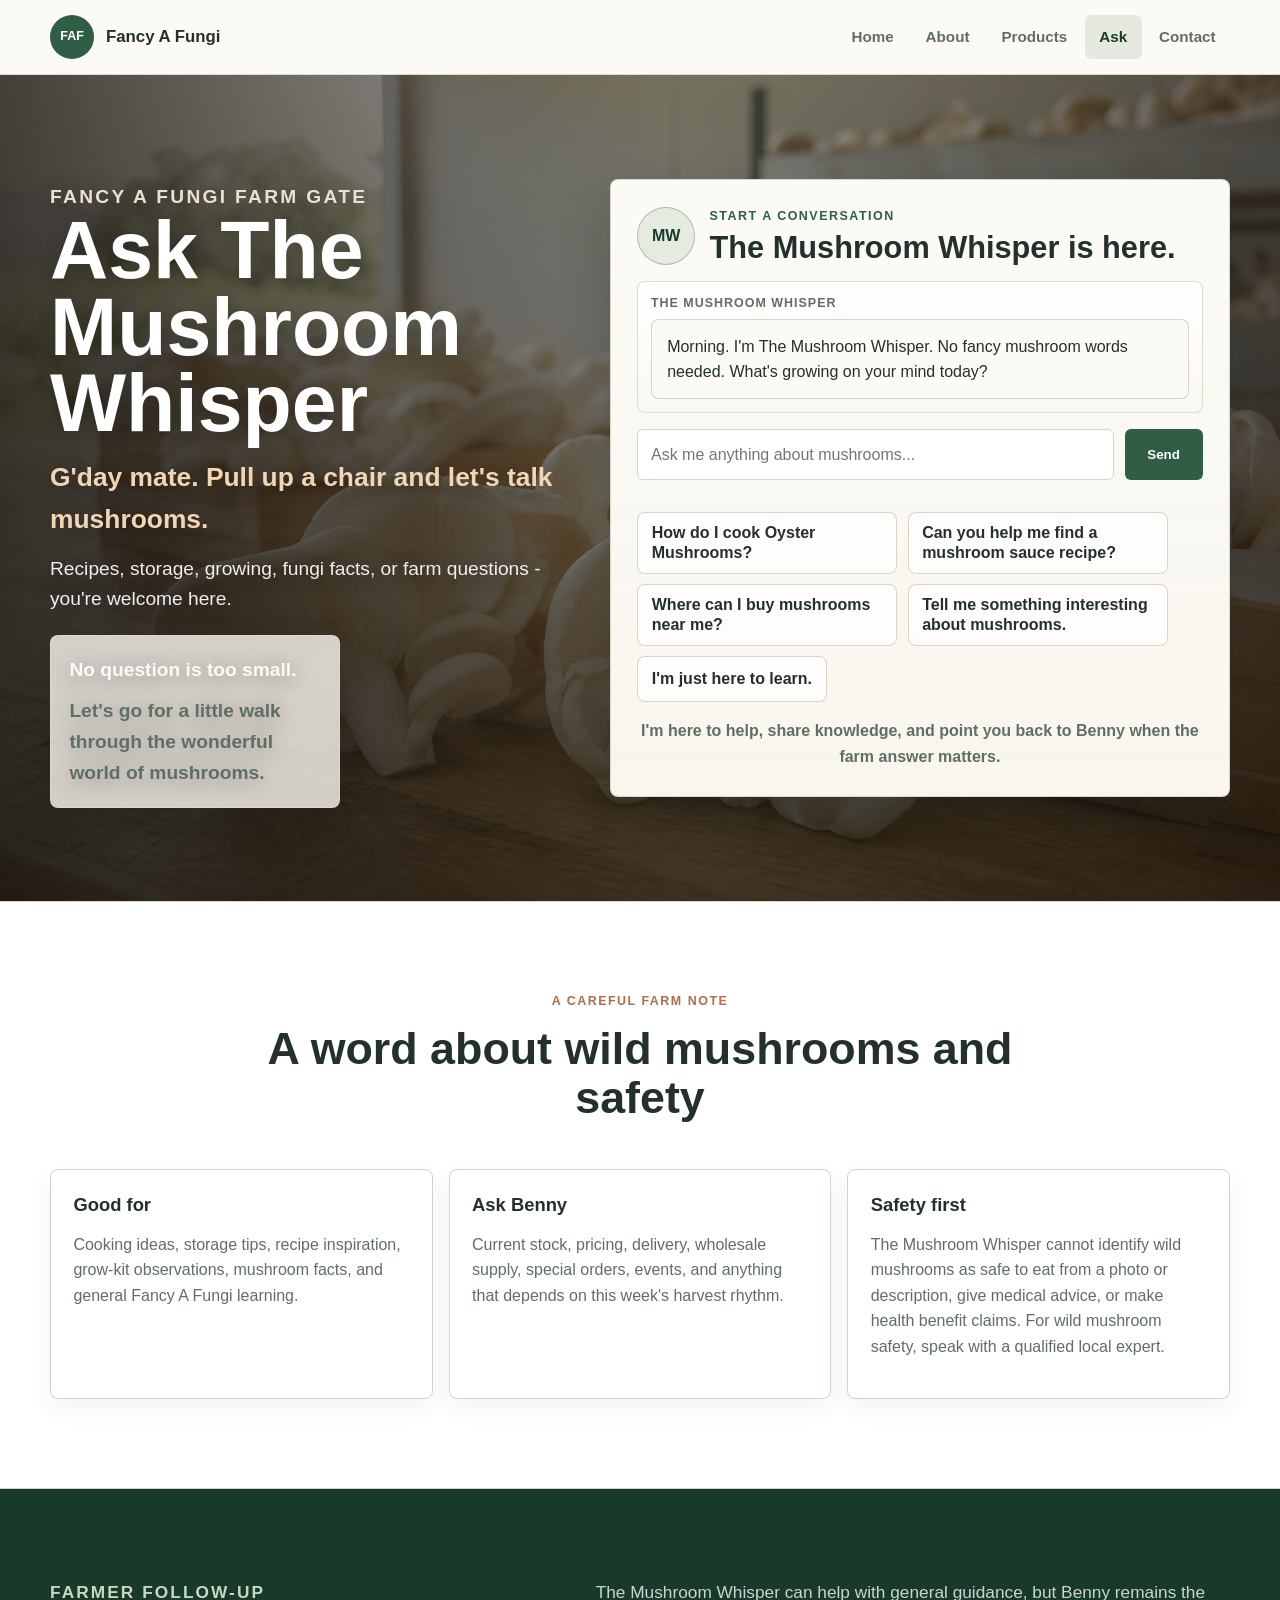
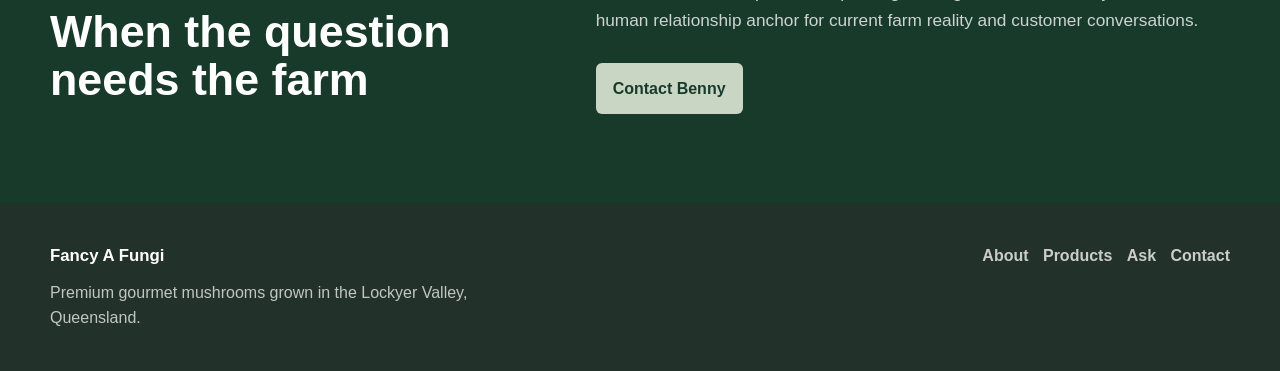
==== commit 035ca7e9: "Ask TMW pass 1.1" ====
--- a/ask-the-mushroom-whisper.html
+++ b/ask-the-mushroom-whisper.html
@@ -30,75 +30,65 @@
     </header>
 
     <main id="main">
-      <section class="ask-arrival" aria-labelledby="whisper-title">
-        <div class="ask-arrival-grid">
-          <div class="arrival-scene" aria-label="Fresh white oyster mushrooms on the Fancy A Fungi harvest table">
-            <img src="assets/images/white-oyster-hero.png" alt="Fresh white oyster mushrooms on a wooden harvest table">
-            <div class="arrival-shade" aria-hidden="true"></div>
-            <div class="arrival-copy">
-              <p class="eyebrow">Fancy A Fungi farm gate</p>
-              <h1>Ask The Mushroom Whisper</h1>
-              <p>Morning. Pull up a chair.</p>
-              <p class="arrival-question">What's growing on your mind?</p>
-            </div>
-            <p class="arrival-note">Small clues make big differences with mushrooms.</p>
+      <section class="ask-arrival ask-arrival-v11" aria-labelledby="whisper-title">
+        <img class="arrival-backdrop" src="assets/images/white-oyster-hero.png" alt="Fresh white oyster mushrooms on a wooden harvest table">
+        <div class="arrival-shade" aria-hidden="true"></div>
+
+        <div class="container ask-gate">
+          <div class="porch-copy">
+            <p class="eyebrow">Fancy A Fungi farm gate</p>
+            <h1 id="whisper-title">Ask The Mushroom Whisper</h1>
+            <p class="porch-greeting">G'day mate. Pull up a chair and let's talk mushrooms.</p>
+            <p>Recipes, storage, growing, fungi facts, or farm questions - you're welcome here.</p>
+            <aside class="porch-note" aria-label="A farm-gate note">
+              <p>No question is too small.</p>
+              <p>Let's go for a little walk through the wonderful world of mushrooms.</p>
+            </aside>
           </div>
-
-          <article class="whisper-panel arrival-panel" aria-live="polite">
-            <div class="arrival-guide">
+          <article class="conversation-card" aria-label="Conversation with The Mushroom Whisper">
+            <div class="conversation-heading">
               <span class="guide-mark" aria-hidden="true">MW</span>
               <div>
-                <p class="eyebrow">The Mushroom Whisper</p>
-                <h2>Here to help. Always learning.</h2>
+                <p class="eyebrow">Start a conversation</p>
+                <h2>The Mushroom Whisper is here.</h2>
               </div>
             </div>
 
-            <div class="whisper-welcome">
-              <p>Morning. I'm The Mushroom Whisper.</p>
-              <p>No fancy mushroom words needed. Tell me what you're curious about.</p>
+            <div class="conversation-log" data-whisper-log aria-live="polite" aria-label="Mushroom Whisper conversation">
+              <div class="chat-row is-whisper">
+                <div class="chat-speaker">The Mushroom Whisper</div>
+                <div class="chat-bubble">
+                  <p>Morning. I'm The Mushroom Whisper. No fancy mushroom words needed. What's growing on your mind today?</p>
+                </div>
+              </div>
             </div>
 
-            <p class="starter-heading">Try asking something like...</p>
-            <div class="whisper-topic-list arrival-starters" aria-label="Mushroom Whisper conversation starters">
-              <button class="whisper-topic is-active" type="button" data-whisper-topic="grow" aria-pressed="true">
-                <span>Can I grow mushrooms at home?</span>
+            <form class="conversation-compose" data-whisper-note-form>
+              <label class="sr-only" for="whisper-question">Ask The Mushroom Whisper</label>
+              <input id="whisper-question" name="question" type="text" placeholder="Ask me anything about mushrooms..." autocomplete="off" data-whisper-note required>
+              <button class="button button-primary" type="submit">Send</button>
+            </form>
+            <p class="form-note" data-whisper-note-status></p>
+
+            <div class="conversation-starters" aria-label="Conversation starters">
+              <button class="conversation-starter" type="button" data-whisper-topic="cook" aria-pressed="false">
+                <span>How do I cook Oyster Mushrooms?</span>
               </button>
-              <button class="whisper-topic" type="button" data-whisper-topic="kit" aria-pressed="false">
-                <span>Something looks wrong with my grow kit</span>
+              <button class="conversation-starter" type="button" data-whisper-topic="sauce" aria-pressed="false">
+                <span>Can you help me find a mushroom sauce recipe?</span>
               </button>
-              <button class="whisper-topic" type="button" data-whisper-topic="cook" aria-pressed="false">
-                <span>How do I cook these?</span>
+              <button class="conversation-starter" type="button" data-whisper-topic="buy" aria-pressed="false">
+                <span>Where can I buy mushrooms near me?</span>
               </button>
-              <button class="whisper-topic" type="button" data-whisper-topic="difference" aria-pressed="false">
-                <span>What makes Fancy A Fungi different?</span>
+              <button class="conversation-starter" type="button" data-whisper-topic="learn" aria-pressed="false">
+                <span>Tell me something interesting about mushrooms.</span>
               </button>
-              <button class="whisper-topic" type="button" data-whisper-topic="learn" aria-pressed="false">
-                <span>I'm just here to learn</span>
+              <button class="conversation-starter" type="button" data-whisper-topic="curious" aria-pressed="false">
+                <span>I'm just here to learn.</span>
               </button>
             </div>
 
-            <form class="arrival-question-form" data-whisper-note-form>
-              <label class="sr-only" for="whisper-question">Ask The Mushroom Whisper</label>
-              <input id="whisper-question" name="question" type="text" placeholder="Ask away..." autocomplete="off" data-whisper-note required>
-              <button class="button button-primary" type="submit">Send</button>
-            </form>
-            <p class="arrival-safety-note">Wild mushrooms or safety? Please read the careful note below.</p>
-            <p class="form-note" data-whisper-note-status></p>
-
-            <div class="arrival-response">
-              <p class="eyebrow" data-whisper-kicker>Growing curiosity</p>
-              <h3 id="whisper-title" data-whisper-title>Can I grow mushrooms at home?</h3>
-              <p class="whisper-intro" data-whisper-intro>Hmm, that's a good mushroom question. Mushrooms are quiet workers: they like the right food, airflow, humidity, temperature, and patience.</p>
-              <div class="question-chip-wrap" data-whisper-questions aria-label="Suggested questions" hidden></div>
-              <div class="whisper-answer" data-whisper-answer>
-                <p>Start simple. A good kit, clean hands, steady moisture, enough fresh air, and a little patience will teach you plenty before things get fancy.</p>
-              </div>
-            </div>
-
-            <div class="whisper-handoff arrival-handoff">
-              <p>For current harvest, supply, pricing, delivery, or special requests, Benny is the right person.</p>
-              <a class="button button-primary" href="contact.html" data-whisper-contact>Contact Benny</a>
-            </div>
+            <p class="conversation-promise">I'm here to help, share knowledge, and point you back to Benny when the farm answer matters.</p>
           </article>
         </div>
       </section>
@@ -112,15 +102,15 @@
           <div class="boundary-grid">
             <article>
               <h3>Good for</h3>
-              <p>Cooking ideas, storage tips, grow-kit observations, mushroom facts, and general Fancy A Fungi context.</p>
+              <p>Cooking ideas, storage tips, recipe inspiration, grow-kit observations, mushroom facts, and general Fancy A Fungi learning.</p>
             </article>
             <article>
-              <h3>Hands back to Benny</h3>
-              <p>Current availability, wholesale decisions, delivery details, pricing, events, special requests, and anything that depends on this week's harvest.</p>
+              <h3>Ask Benny</h3>
+              <p>Current stock, pricing, delivery, wholesale supply, special orders, events, and anything that depends on this week's harvest rhythm.</p>
             </article>
             <article>
-              <h3>Clear boundaries</h3>
-              <p>The Mushroom Whisper will not identify wild mushrooms as safe to eat from a casual description or photo. For wild mushroom safety, check with a qualified local expert.</p>
+              <h3>Safety first</h3>
+              <p>The Mushroom Whisper cannot identify wild mushrooms as safe to eat from a photo or description, give medical advice, or make health benefit claims. For wild mushroom safety, speak with a qualified local expert.</p>
             </article>
           </div>
         </div>
--- a/assets/css/styles.css
+++ b/assets/css/styles.css
@@ -1460,6 +1460,385 @@
   }
 }
 
+.ask-arrival-v11 {
+  position: relative;
+  isolation: isolate;
+  min-height: calc(100svh - 74px);
+  padding: clamp(2.4rem, 5vw, 4rem) 0 clamp(2.2rem, 5vw, 4rem);
+  overflow: hidden;
+  background: #251d14;
+}
+
+.ask-arrival-v11 .arrival-backdrop {
+  position: absolute;
+  inset: 0;
+  z-index: -3;
+  width: 100%;
+  height: 100%;
+  object-fit: cover;
+  object-position: 62% center;
+}
+
+.ask-arrival-v11 .arrival-shade {
+  z-index: -2;
+  background:
+    linear-gradient(90deg, rgba(28, 22, 15, 0.82), rgba(48, 43, 31, 0.42) 52%, rgba(27, 20, 13, 0.56)),
+    linear-gradient(180deg, rgba(248, 245, 237, 0.12), rgba(35, 28, 18, 0.62));
+}
+
+.ask-gate {
+  position: relative;
+  z-index: 1;
+  display: grid;
+  grid-template-columns: minmax(0, 0.82fr) minmax(430px, 1fr);
+  gap: clamp(1.6rem, 4vw, 4rem);
+  align-items: center;
+  min-height: calc(100svh - 74px - clamp(4.6rem, 10vw, 8rem));
+}
+
+.ask-porch {
+  position: relative;
+  z-index: 1;
+  display: grid;
+  grid-template-columns: minmax(0, 0.95fr) minmax(260px, 0.52fr);
+  gap: clamp(1.4rem, 4vw, 4rem);
+  align-items: center;
+  min-height: 310px;
+}
+
+.porch-copy {
+  max-width: 760px;
+  color: var(--white);
+  text-shadow: 0 3px 22px rgba(20, 18, 15, 0.42);
+}
+
+.porch-copy .eyebrow {
+  color: var(--mushroom);
+}
+
+.porch-copy h1 {
+  max-width: 740px;
+  margin: 0;
+  font-size: clamp(2.7rem, 6.3vw, 5.65rem);
+  line-height: 0.95;
+  letter-spacing: 0;
+}
+
+.porch-copy p {
+  max-width: 660px;
+  margin: 0.85rem 0 0;
+  color: rgba(255, 255, 255, 0.92);
+  font-size: clamp(1rem, 1.8vw, 1.2rem);
+}
+
+.porch-copy .porch-greeting {
+  color: #f2d6b4;
+  font-size: clamp(1.18rem, 2.4vw, 1.65rem);
+  font-weight: 850;
+}
+
+.porch-note {
+  max-width: 290px;
+  margin-top: 1.25rem;
+  padding: 1.15rem;
+  border: 1px solid rgba(233, 226, 212, 0.5);
+  border-radius: var(--radius);
+  background: rgba(248, 245, 237, 0.82);
+  color: var(--ink);
+  box-shadow: 0 18px 36px rgba(16, 20, 17, 0.24);
+}
+
+.porch-note p {
+  margin: 0;
+  font-weight: 850;
+}
+
+.porch-note p + p {
+  margin-top: 0.7rem;
+  color: var(--muted);
+  font-weight: 700;
+}
+
+.conversation-wrap {
+  position: relative;
+  z-index: 2;
+  margin-top: clamp(0.4rem, 2vw, 1rem);
+}
+
+.conversation-card {
+  width: min(100%, 980px);
+  margin-inline: auto;
+  display: grid;
+  gap: 1rem;
+  padding: clamp(1rem, 3vw, 1.65rem);
+  border: 1px solid rgba(217, 211, 197, 0.92);
+  border-radius: var(--radius);
+  background:
+    linear-gradient(180deg, rgba(251, 250, 246, 0.98), rgba(248, 245, 237, 0.94)),
+    var(--paper-soft);
+  box-shadow: 0 22px 48px rgba(24, 30, 26, 0.26);
+}
+
+.conversation-heading {
+  display: flex;
+  align-items: center;
+  gap: 0.9rem;
+}
+
+.conversation-heading .eyebrow {
+  margin-bottom: 0.2rem;
+  color: var(--leaf);
+}
+
+.conversation-heading h2 {
+  margin: 0;
+  font-size: clamp(1.35rem, 2.4vw, 2rem);
+}
+
+.conversation-log {
+  display: grid;
+  gap: 0.75rem;
+  max-height: 260px;
+  overflow: auto;
+  padding: 0.8rem;
+  border: 1px solid rgba(217, 211, 197, 0.82);
+  border-radius: var(--radius);
+  background:
+    linear-gradient(180deg, rgba(255, 255, 255, 0.68), rgba(248, 245, 237, 0.72)),
+    var(--white);
+}
+
+.chat-row {
+  display: grid;
+  gap: 0.3rem;
+}
+
+.chat-row.is-user {
+  justify-items: end;
+}
+
+.chat-speaker {
+  color: var(--muted);
+  font-size: 0.78rem;
+  font-weight: 900;
+  letter-spacing: 0.08em;
+  text-transform: uppercase;
+}
+
+.chat-bubble {
+  width: fit-content;
+  max-width: min(100%, 720px);
+  padding: 0.85rem 0.95rem;
+  border: 1px solid rgba(217, 211, 197, 0.92);
+  border-radius: var(--radius);
+  background: var(--paper-soft);
+  color: var(--ink);
+}
+
+.chat-row.is-user .chat-bubble {
+  border-color: rgba(47, 93, 70, 0.55);
+  background: var(--leaf);
+  color: var(--white);
+}
+
+.chat-bubble p {
+  margin: 0;
+}
+
+.chat-bubble p + p,
+.little-whisper,
+.chat-actions {
+  margin-top: 0.75rem;
+}
+
+.little-whisper {
+  padding-top: 0.75rem;
+  border-top: 1px solid rgba(217, 211, 197, 0.82);
+  color: var(--leaf-deep);
+  font-weight: 850;
+}
+
+.chat-actions {
+  display: flex;
+  flex-wrap: wrap;
+  gap: 0.6rem;
+}
+
+.chat-actions .button {
+  min-height: 40px;
+  padding: 0.42rem 0.78rem;
+}
+
+.conversation-compose {
+  display: grid;
+  grid-template-columns: minmax(0, 1fr) auto;
+  gap: 0.65rem;
+}
+
+.conversation-compose input {
+  background: rgba(255, 255, 255, 0.95);
+}
+
+.conversation-compose .button {
+  min-width: 78px;
+  width: auto;
+  margin: 0;
+}
+
+.conversation-starters {
+  display: flex;
+  flex-wrap: wrap;
+  gap: 0.65rem;
+}
+
+.conversation-starter {
+  min-height: 46px;
+  display: inline-flex;
+  align-items: center;
+  max-width: 260px;
+  border: 1px solid rgba(217, 211, 197, 0.95);
+  border-radius: var(--radius);
+  padding: 0.62rem 0.85rem;
+  color: var(--ink);
+  background: rgba(255, 255, 255, 0.72);
+  font: inherit;
+  font-weight: 850;
+  line-height: 1.25;
+  text-align: left;
+  cursor: pointer;
+}
+
+.conversation-starter:hover,
+.conversation-starter:focus,
+.conversation-starter.is-active {
+  border-color: rgba(47, 93, 70, 0.48);
+  background: rgba(201, 214, 195, 0.32);
+}
+
+.conversation-starter.is-active {
+  box-shadow: inset 4px 0 0 var(--clay);
+}
+
+.conversation-starter:focus {
+  outline: 3px solid rgba(184, 107, 75, 0.32);
+  outline-offset: 2px;
+}
+
+.conversation-promise {
+  margin: 0;
+  color: var(--muted);
+  font-weight: 800;
+  text-align: center;
+}
+
+@media (max-width: 920px) {
+  .ask-arrival-v11 {
+    padding-top: 2rem;
+  }
+
+  .ask-gate,
+  .ask-porch {
+    grid-template-columns: 1fr;
+    min-height: 0;
+  }
+
+  .porch-note {
+    justify-self: start;
+  }
+}
+
+@media (max-height: 760px) and (min-width: 921px) {
+  .ask-arrival-v11 .porch-note {
+    display: none;
+  }
+}
+
+@media (max-width: 720px) {
+  .ask-arrival-v11 {
+    min-height: calc(100svh - 66px);
+    padding: 1.35rem 0 1rem;
+  }
+
+  .ask-arrival-v11 .arrival-backdrop {
+    object-position: 55% center;
+  }
+
+  .ask-arrival-v11 .arrival-shade {
+    background:
+      linear-gradient(180deg, rgba(28, 22, 15, 0.72), rgba(28, 22, 15, 0.4) 42%, rgba(28, 22, 15, 0.78)),
+      linear-gradient(90deg, rgba(28, 22, 15, 0.74), rgba(28, 22, 15, 0.2));
+  }
+
+  .porch-copy h1 {
+    max-width: 340px;
+    font-size: clamp(2.15rem, 11vw, 3rem);
+  }
+
+  .porch-copy p {
+    font-size: 0.96rem;
+  }
+
+  .porch-copy .porch-greeting {
+    font-size: 1.05rem;
+  }
+
+  .porch-note {
+    display: none;
+  }
+
+  .conversation-wrap {
+    margin-top: 1rem;
+  }
+
+  .conversation-card {
+    gap: 0.78rem;
+    padding: 0.9rem;
+  }
+
+  .conversation-heading {
+    gap: 0.7rem;
+  }
+
+  .conversation-heading h2 {
+    font-size: 1.2rem;
+  }
+
+  .conversation-log {
+    max-height: 190px;
+    padding: 0.65rem;
+  }
+
+  .conversation-compose {
+    grid-template-columns: minmax(0, 1fr) auto;
+    gap: 0.45rem;
+  }
+
+  .conversation-compose .button {
+    width: auto;
+    min-width: 64px;
+    padding-inline: 0.72rem;
+  }
+
+  .conversation-starters {
+    display: grid;
+    grid-template-columns: 1fr;
+    gap: 0.5rem;
+  }
+
+  .conversation-starter {
+    width: 100%;
+    max-width: none;
+    min-height: 42px;
+    padding: 0.55rem 0.68rem;
+    font-size: 0.92rem;
+  }
+
+  .conversation-promise {
+    text-align: left;
+    font-size: 0.9rem;
+  }
+}
+
 @media (prefers-reduced-motion: reduce) {
   html {
     scroll-behavior: auto;
